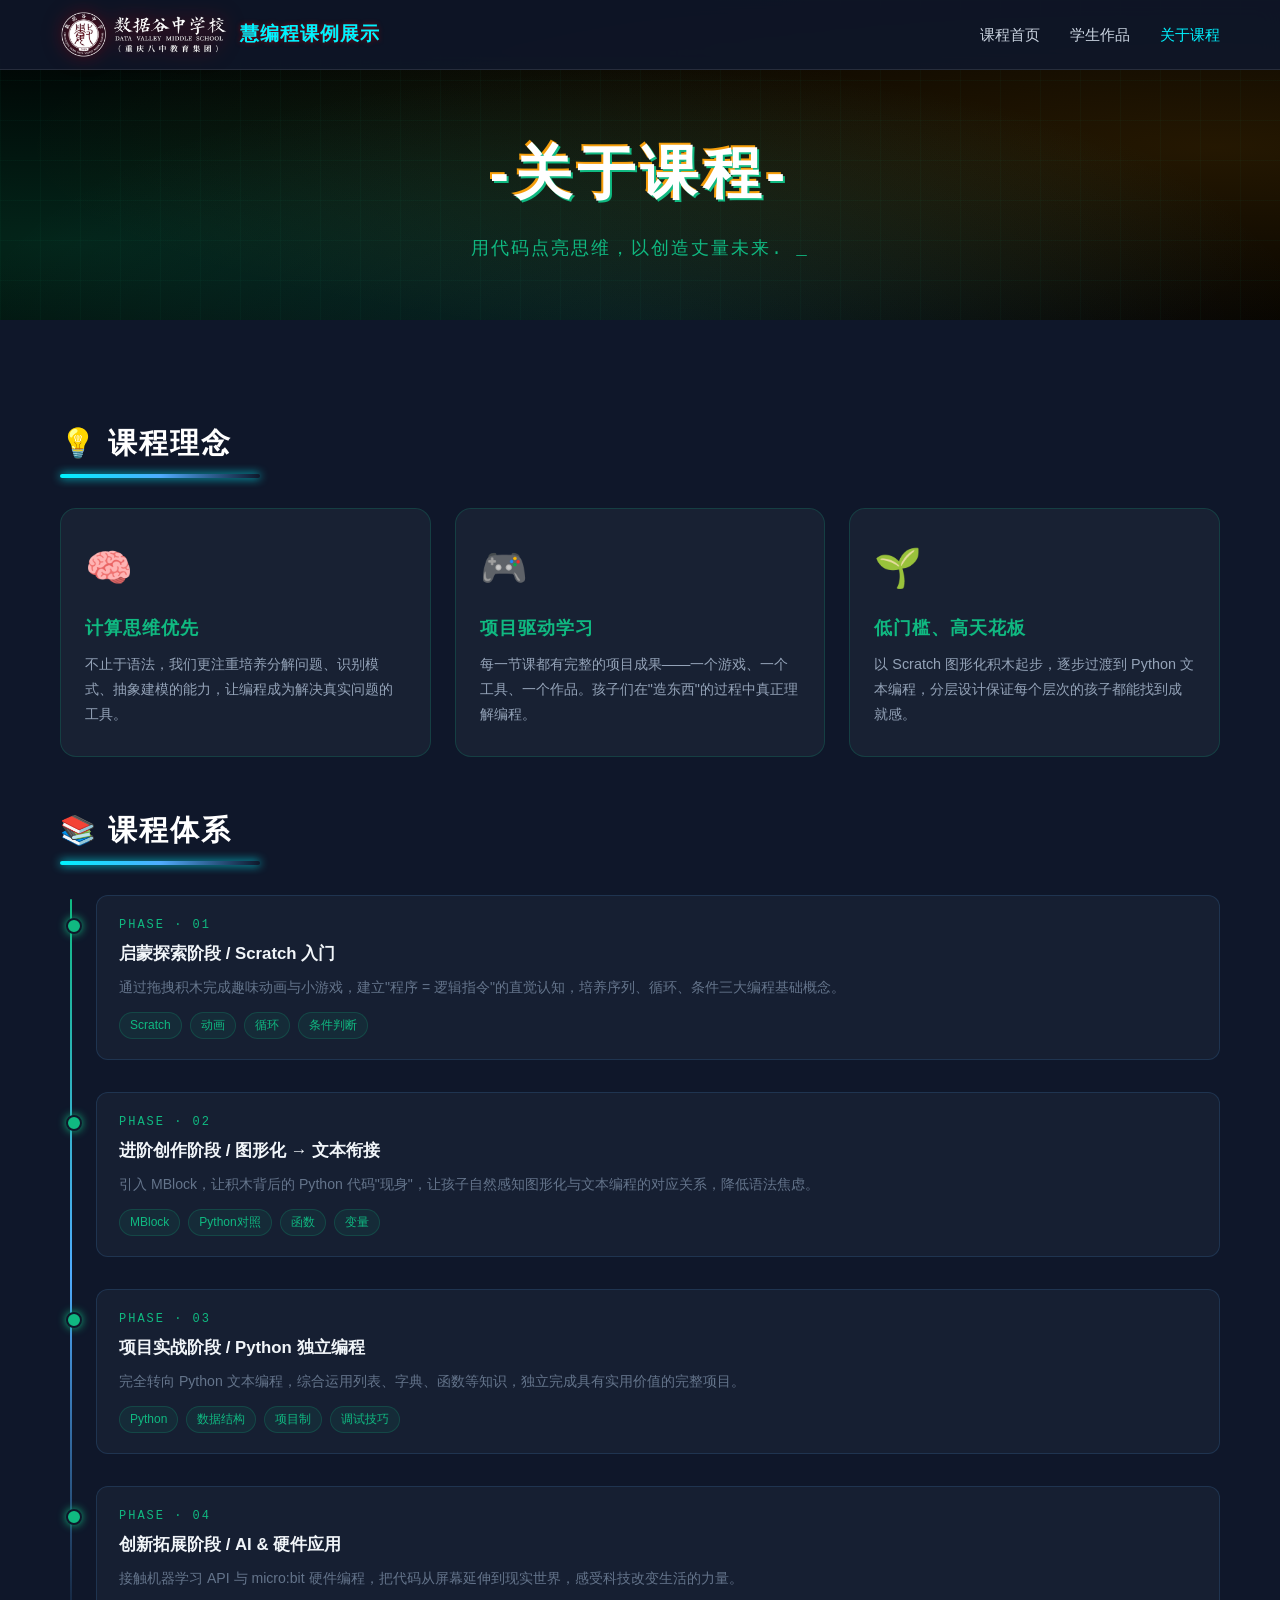
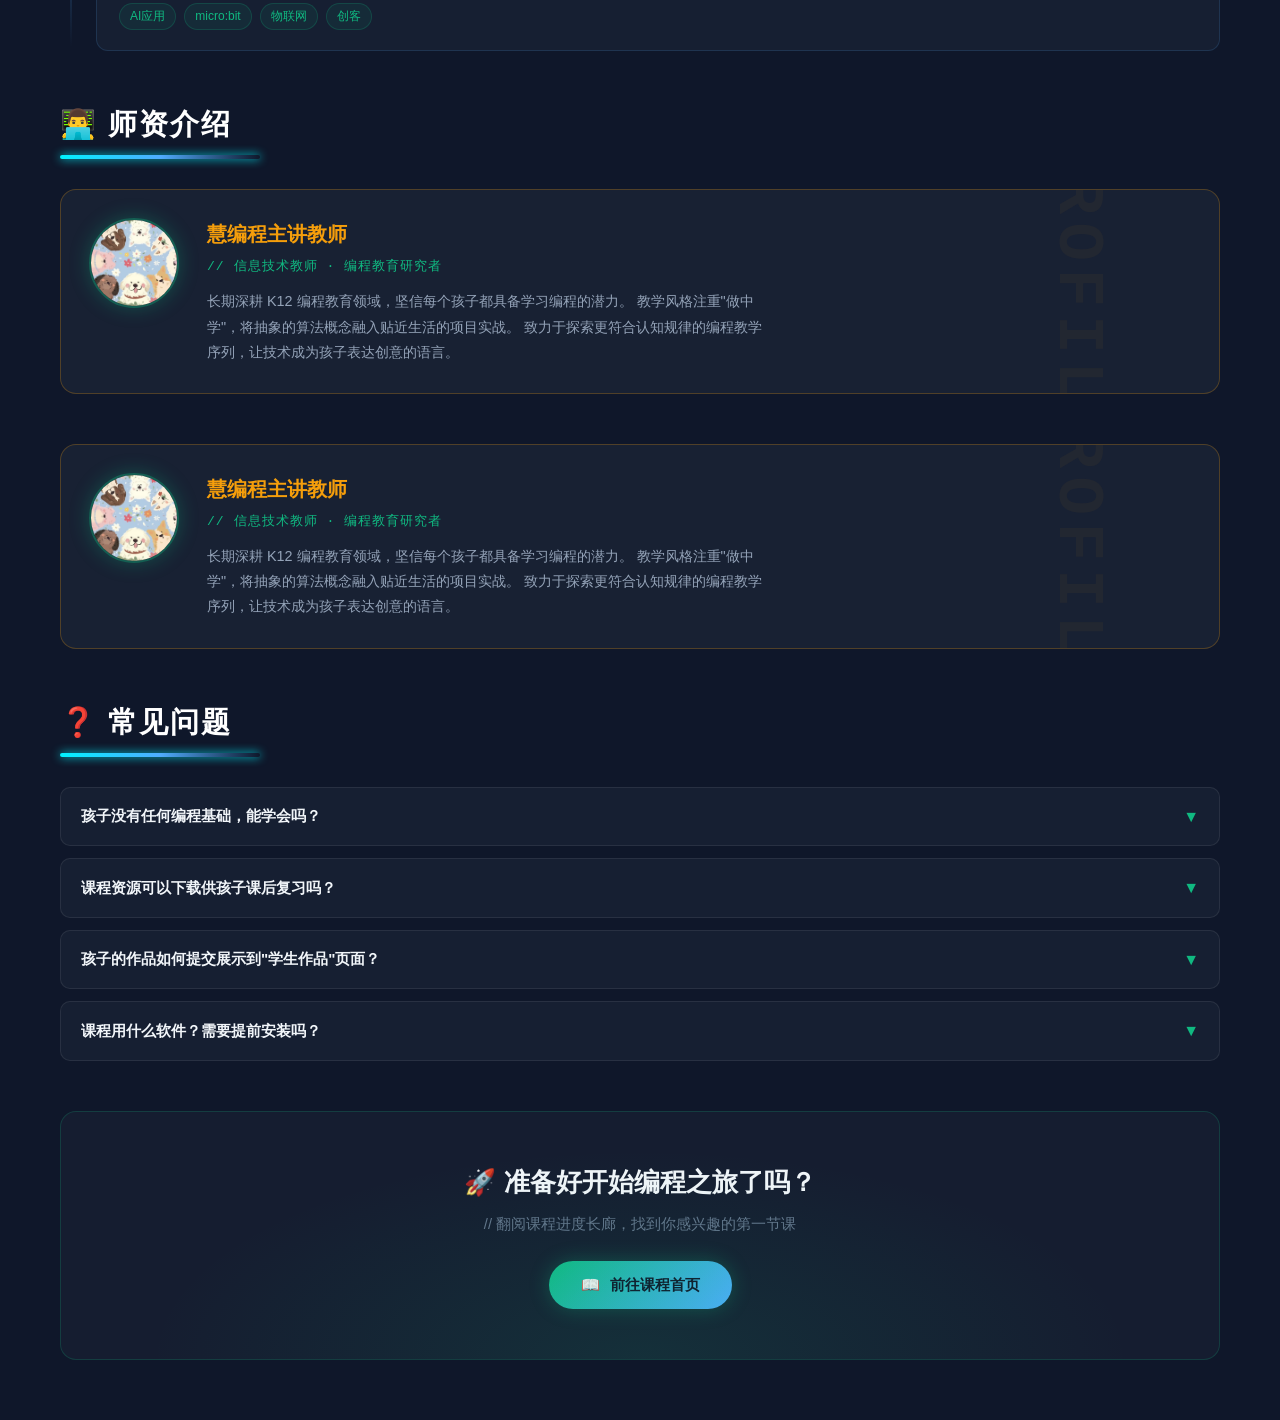
==== about.html @ 6f57c0ce "更新 none" ====
<!DOCTYPE html>
<html lang="zh-CN">
<head>
    <meta charset="UTF-8">
    <meta name="viewport" content="width=device-width, initial-scale=1.0">
    <title>慧编程 · 关于课程</title>
    <link rel="stylesheet" href="css/style.css">
    <style>
        /* 复用首页打字机光标动画 */
        .cursor { animation: blink 0.8s infinite; }
        @keyframes blink { 50% { opacity: 0; } }

        /* ===== 关于课程页专属样式 ===== */
        body {
            background-color: var(--bg-dark, #0f172a);
            color: var(--text-main, #ffffff);
        }

        /* --- Hero 区：极光绿金配色，区别于其他页 --- */
        .about-header {
            height: 320px;
            background: #000 url('https://www.transparenttextures.com/patterns/carbon-fibre.png');
            position: relative;
            display: flex;
            align-items: center;
            justify-content: center;
            padding-top: 70px;
            overflow: hidden;
        }

        .about-header::before {
            content: '';
            position: absolute;
            width: 150%; height: 150%;
            background: radial-gradient(ellipse at 20% 60%, rgba(16, 185, 129, 0.2) 0%, transparent 55%),
                        radial-gradient(ellipse at 80% 40%, rgba(245, 158, 11, 0.15) 0%, transparent 55%),
                        radial-gradient(ellipse at 50% 80%, rgba(79, 172, 254, 0.1) 0%, transparent 50%);
            animation: pulse 8s infinite alternate;
        }

        /* 网格纹理 */
        .about-header::after {
            content: '';
            position: absolute;
            inset: 0;
            background-image:
                linear-gradient(rgba(16,185,129,0.04) 1px, transparent 1px),
                linear-gradient(90deg, rgba(16,185,129,0.04) 1px, transparent 1px);
            background-size: 40px 40px;
        }

        .about-header .header-content {
            position: relative;
            z-index: 2;
            text-align: center;
        }

        .about-header .glitch {
            font-size: 3.6rem;
            font-weight: 900;
            color: white;
            text-shadow: 2px 2px #10b981, -2px -2px #f59e0b;
            letter-spacing: 5px;
        }

        .about-header .subtitle {
            font-size: 1.1rem;
            color: #10b981;
            margin-top: 15px;
            font-family: 'Courier New', monospace;
            letter-spacing: 2px;
        }

        /* ---- 理念卡片区：横向三联 ---- */
        .concept-grid {
            display: grid;
            grid-template-columns: repeat(auto-fill, minmax(280px, 1fr));
            gap: 24px;
            margin-bottom: 50px;
        }

        .concept-card {
            background: rgba(30, 41, 59, 0.6);
            border: 1px solid rgba(16, 185, 129, 0.2);
            border-radius: 16px;
            padding: 28px 24px;
            transition: all 0.35s cubic-bezier(0.175, 0.885, 0.32, 1.275);
            position: relative;
            overflow: hidden;
        }

        .concept-card::before {
            content: '';
            position: absolute;
            top: 0; left: 0;
            width: 100%; height: 3px;
            background: linear-gradient(to right, var(--primary-neon), var(--secondary-neon));
            opacity: 0;
            transition: opacity 0.3s;
        }

        .concept-card:hover {
            transform: translateY(-6px);
            border-color: rgba(16, 185, 129, 0.5);
            box-shadow: 0 12px 40px rgba(16, 185, 129, 0.15);
        }

        .concept-card:hover::before { opacity: 1; }

        .concept-icon {
            font-size: 2.4rem;
            margin-bottom: 14px;
            display: block;
        }

        .concept-card h3 {
            font-size: 1.15rem;
            color: #10b981;
            margin-bottom: 10px;
            letter-spacing: 1px;
        }

        .concept-card p {
            color: #94a3b8;
            font-size: 0.9rem;
            line-height: 1.75;
        }

        /* ---- 课程体系：时间轴 ---- */
        .timeline {
            position: relative;
            padding-left: 36px;
            margin-bottom: 50px;
        }

        /* 竖线 */
        .timeline::before {
            content: '';
            position: absolute;
            left: 10px;
            top: 4px; bottom: 4px;
            width: 2px;
            background: linear-gradient(to bottom, #10b981, #4facfe, transparent);
            border-radius: 2px;
        }

        .tl-item {
            position: relative;
            margin-bottom: 32px;
            padding: 20px 22px;
            background: rgba(30, 41, 59, 0.5);
            border: 1px solid rgba(79, 172, 254, 0.15);
            border-radius: 12px;
            transition: border-color 0.3s, box-shadow 0.3s;
        }

        .tl-item:hover {
            border-color: rgba(16, 185, 129, 0.4);
            box-shadow: 0 0 20px rgba(16, 185, 129, 0.08);
        }

        /* 圆点 */
        .tl-item::before {
            content: '';
            position: absolute;
            left: -31px;
            top: 22px;
            width: 12px; height: 12px;
            border-radius: 50%;
            background: #10b981;
            border: 2px solid var(--bg-dark, #0f172a);
            box-shadow: 0 0 8px #10b981;
        }

        .tl-phase {
            font-size: 0.75rem;
            color: #10b981;
            font-family: 'Courier New', monospace;
            letter-spacing: 2px;
            margin-bottom: 6px;
        }

        .tl-title {
            font-size: 1.05rem;
            font-weight: 700;
            color: #f1f5f9;
            margin-bottom: 8px;
        }

        .tl-desc {
            font-size: 0.88rem;
            color: #64748b;
            line-height: 1.7;
        }

        .tl-tags {
            display: flex;
            gap: 8px;
            flex-wrap: wrap;
            margin-top: 12px;
        }

        .tl-tags span {
            background: rgba(16, 185, 129, 0.08);
            color: #10b981;
            border: 1px solid rgba(16, 185, 129, 0.2);
            border-radius: 50px;
            padding: 3px 10px;
            font-size: 0.75rem;
        }

        /* ---- 师资介绍：科技感档案卡 ---- */
        .teacher-card {
            background: rgba(30, 41, 59, 0.6);
            border: 1px solid rgba(245, 158, 11, 0.25);
            border-radius: 16px;
            padding: 28px;
            display: flex;
            gap: 28px;
            align-items: flex-start;
            margin-bottom: 50px;
            position: relative;
            overflow: hidden;
        }

        .teacher-card::after {
            content: 'PROFILE';
            position: absolute;
            right: -20px;
            top: 50%;
            transform: translateY(-50%) rotate(90deg);
            font-size: 4rem;
            font-weight: 900;
            color: rgba(245,158,11,0.05);
            letter-spacing: 8px;
            font-family: 'Courier New', monospace;
            pointer-events: none;
        }

        .teacher-avatar {
            width: 90px;
            height: 90px;
            border-radius: 50%;
            flex-shrink: 0;
            overflow: hidden;
            border: 2px solid rgba(16, 185, 129, 0.4);
            box-shadow: 0 0 20px rgba(16,185,129,0.3);
        }

        .teacher-avatar img {
            width: 100%;
            height: 100%;
            object-fit: cover;
            display: block;
        }

        .teacher-info h3 {
            font-size: 1.25rem;
            color: #f59e0b;
            margin-bottom: 6px;
        }

        .teacher-info .teacher-title {
            font-size: 0.82rem;
            color: #10b981;
            font-family: 'Courier New', monospace;
            letter-spacing: 1px;
            margin-bottom: 12px;
        }

        .teacher-info p {
            color: #94a3b8;
            font-size: 0.9rem;
            line-height: 1.75;
            max-width: 560px;
        }

        /* ---- FAQ ---- */
        .faq-list {
            display: flex;
            flex-direction: column;
            gap: 12px;
            margin-bottom: 50px;
        }

        .faq-item {
            background: rgba(30, 41, 59, 0.5);
            border: 1px solid rgba(255,255,255,0.08);
            border-radius: 10px;
            overflow: hidden;
        }

        .faq-q {
            padding: 16px 20px;
            display: flex;
            justify-content: space-between;
            align-items: center;
            cursor: pointer;
            color: #f1f5f9;
            font-size: 0.95rem;
            font-weight: 600;
            transition: background 0.2s;
            user-select: none;
        }

        .faq-q:hover { background: rgba(16, 185, 129, 0.08); }

        .faq-q .faq-arrow {
            color: #10b981;
            transition: transform 0.3s;
            font-size: 1rem;
        }

        .faq-item.open .faq-arrow { transform: rotate(180deg); }

        .faq-a {
            max-height: 0;
            overflow: hidden;
            transition: max-height 0.4s ease, padding 0.3s;
            color: #94a3b8;
            font-size: 0.88rem;
            line-height: 1.8;
            padding: 0 20px;
        }

        .faq-item.open .faq-a {
            max-height: 300px;
            padding: 0 20px 18px;
        }

        /* ---- 联系 / 底部 CTA ---- */
        .cta-box {
            text-align: center;
            padding: 50px 30px;
            background: rgba(30, 41, 59, 0.4);
            border: 1px solid rgba(16, 185, 129, 0.2);
            border-radius: 16px;
            margin-bottom: 20px;
            position: relative;
            overflow: hidden;
        }

        .cta-box::before {
            content: '';
            position: absolute;
            inset: 0;
            background: radial-gradient(ellipse at 50% 100%, rgba(16,185,129,0.12) 0%, transparent 60%);
            pointer-events: none;
        }

        .cta-box h2 {
            font-size: 1.6rem;
            margin-bottom: 10px;
            color: #f1f5f9;
        }

        .cta-box p {
            color: #64748b;
            font-size: 0.92rem;
            margin-bottom: 24px;
        }

        .cta-btn {
            display: inline-flex;
            align-items: center;
            gap: 10px;
            padding: 12px 32px;
            background: linear-gradient(135deg, #10b981, #4facfe);
            color: #0f172a;
            font-weight: 700;
            font-size: 0.95rem;
            border-radius: 50px;
            text-decoration: none;
            transition: all 0.3s;
            box-shadow: 0 0 20px rgba(16,185,129,0.3);
        }

        .cta-btn:hover {
            transform: translateY(-2px);
            box-shadow: 0 0 35px rgba(16,185,129,0.5);
        }

        /* section-title 与 container 复用 style.css */
    </style>
</head>
<body>

    <!-- 导航栏（与首页完全一致） -->
    <nav class="navbar">
        <div class="nav-container">
            <div class="logo-area">
                <a href="index.html" class="logo-link">
                    <img src="assets/images/logo.png" alt="Logo" class="main-logo">
                    <span class="logo-text">慧编程课例展示</span>
                </a>
            </div>
            <ul class="nav-links">
                <li><a href="index.html">课程首页</a></li>
                <li><a href="works.html">学生作品</a></li>
                <li><a href="about.html" class="active">关于课程</a></li>
            </ul>
        </div>
    </nav>

    <!-- Hero 区 -->
    <header class="about-header">
        <div class="header-content">
            <h1 class="glitch">-关于课程-</h1>
            <p class="subtitle">
                <span id="typing-text"></span>
                <span class="cursor">_</span>
            </p>
        </div>
    </header>

    <main class="container">

        <!-- ① 课程理念 -->
        <div class="section-title">
            <h2>💡 课程理念</h2>
            <div class="line"></div>
        </div>

        <div class="concept-grid">
            <div class="concept-card">
                <span class="concept-icon">🧠</span>
                <h3>计算思维优先</h3>
                <p>不止于语法，我们更注重培养分解问题、识别模式、抽象建模的能力，让编程成为解决真实问题的工具。</p>
            </div>
            <div class="concept-card">
                <span class="concept-icon">🎮</span>
                <h3>项目驱动学习</h3>
                <p>每一节课都有完整的项目成果——一个游戏、一个工具、一个作品。孩子们在"造东西"的过程中真正理解编程。</p>
            </div>
            <div class="concept-card">
                <span class="concept-icon">🌱</span>
                <h3>低门槛、高天花板</h3>
                <p>以 Scratch 图形化积木起步，逐步过渡到 Python 文本编程，分层设计保证每个层次的孩子都能找到成就感。</p>
            </div>
        </div>

        <!-- ② 课程体系 -->
        <div class="section-title">
            <h2>📚 课程体系</h2>
            <div class="line"></div>
        </div>

        <div class="timeline">
            <div class="tl-item">
                <div class="tl-phase">PHASE · 01</div>
                <div class="tl-title">启蒙探索阶段 / Scratch 入门</div>
                <div class="tl-desc">通过拖拽积木完成趣味动画与小游戏，建立"程序 = 逻辑指令"的直觉认知，培养序列、循环、条件三大编程基础概念。</div>
                <div class="tl-tags"><span>Scratch</span><span>动画</span><span>循环</span><span>条件判断</span></div>
            </div>

            <div class="tl-item">
                <div class="tl-phase">PHASE · 02</div>
                <div class="tl-title">进阶创作阶段 / 图形化 → 文本衔接</div>
                <div class="tl-desc">引入 MBlock，让积木背后的 Python 代码"现身"，让孩子自然感知图形化与文本编程的对应关系，降低语法焦虑。</div>
                <div class="tl-tags"><span>MBlock</span><span>Python对照</span><span>函数</span><span>变量</span></div>
            </div>

            <div class="tl-item">
                <div class="tl-phase">PHASE · 03</div>
                <div class="tl-title">项目实战阶段 / Python 独立编程</div>
                <div class="tl-desc">完全转向 Python 文本编程，综合运用列表、字典、函数等知识，独立完成具有实用价值的完整项目。</div>
                <div class="tl-tags"><span>Python</span><span>数据结构</span><span>项目制</span><span>调试技巧</span></div>
            </div>

            <div class="tl-item">
                <div class="tl-phase">PHASE · 04</div>
                <div class="tl-title">创新拓展阶段 / AI & 硬件应用</div>
                <div class="tl-desc">接触机器学习 API 与 micro:bit 硬件编程，把代码从屏幕延伸到现实世界，感受科技改变生活的力量。</div>
                <div class="tl-tags"><span>AI应用</span><span>micro:bit</span><span>物联网</span><span>创客</span></div>
            </div>
        </div>

        <!-- ③ 师资介绍 -->
        <div class="section-title">
            <h2>👨‍💻 师资介绍</h2>
            <div class="line"></div>
        </div>

        <div class="teacher-card">
            <div class="teacher-avatar">
                <img src="assets/images/teacher.png" alt="教师照片">
            </div>
            <div class="teacher-info">
                <h3>慧编程主讲教师</h3>
                <div class="teacher-title">// 信息技术教师 · 编程教育研究者</div>
                <p>
                    长期深耕 K12 编程教育领域，坚信每个孩子都具备学习编程的潜力。
                    教学风格注重"做中学"，将抽象的算法概念融入贴近生活的项目实战。
                    致力于探索更符合认知规律的编程教学序列，让技术成为孩子表达创意的语言。
                </p>
            </div>
        </div>

        <div class="teacher-card">
            <div class="teacher-avatar">
                <img src="assets/images/teacher.png" alt="教师照片">
            </div>
            <div class="teacher-info">
                <h3>慧编程主讲教师</h3>
                <div class="teacher-title">// 信息技术教师 · 编程教育研究者</div>
                <p>
                    长期深耕 K12 编程教育领域，坚信每个孩子都具备学习编程的潜力。
                    教学风格注重"做中学"，将抽象的算法概念融入贴近生活的项目实战。
                    致力于探索更符合认知规律的编程教学序列，让技术成为孩子表达创意的语言。
                </p>
            </div>
        </div>

        <!-- ④ 常见问题 -->
        <div class="section-title">
            <h2>❓ 常见问题</h2>
            <div class="line"></div>
        </div>

        <div class="faq-list">
            <div class="faq-item">
                <div class="faq-q">
                    <span>孩子没有任何编程基础，能学会吗？</span>
                    <span class="faq-arrow">▼</span>
                </div>
                <div class="faq-a">
                    完全没问题！课程从最基础的 Scratch 图形化积木起步，不需要任何先验知识。
                    只要孩子对"创造"和"游戏"感兴趣，就能在这里找到属于自己的节奏。
                </div>
            </div>

            <div class="faq-item">
                <div class="faq-q">
                    <span>课程资源可以下载供孩子课后复习吗？</span>
                    <span class="faq-arrow">▼</span>
                </div>
                <div class="faq-a">
                    可以！每节课的源程序、课件和素材包都可以在"课程首页"对应的课程详情页中下载。
                    部分课程资源还在持续整理中，会陆续更新。
                </div>
            </div>

            <div class="faq-item">
                <div class="faq-q">
                    <span>孩子的作品如何提交展示到"学生作品"页面？</span>
                    <span class="faq-arrow">▼</span>
                </div>
                <div class="faq-a">
                    将作品截图/演示视频发送给老师，老师会在审核后添加到作品展示页。
                    优秀作品还有机会参与校内、市级比赛推荐！
                </div>
            </div>

            <div class="faq-item">
                <div class="faq-q">
                    <span>课程用什么软件？需要提前安装吗？</span>
                    <span class="faq-arrow">▼</span>
                </div>
                <div class="faq-a">
                    主要使用 MBlock 5（含 Scratch 3 模式和 Python 模式），官网免费下载，
                    也支持网页版在线使用，无需安装。部分课次会使用 Python IDLE 或 Thonny。
                    老师会在课前提前告知并指导安装。
                </div>
            </div>
        </div>

        <!-- ⑤ CTA -->
        <div class="cta-box">
            <h2>🚀 准备好开始编程之旅了吗？</h2>
            <p>// 翻阅课程进度长廊，找到你感兴趣的第一节课</p>
            <a href="index.html" class="cta-btn">
                <span>📖</span> 前往课程首页
            </a>
        </div>

    </main>

    <script>
    // 打字机特效（与首页逻辑完全一致）
    function typeEffect(element, text, speed = 100) {
        let i = 0;
        const timer = setInterval(() => {
            if (i < text.length) {
                element.textContent += text.charAt(i);
                i++;
            } else {
                clearInterval(timer);
                setTimeout(() => {
                    const deleteTimer = setInterval(() => {
                        if (element.textContent.length > 0) {
                            element.textContent = element.textContent.slice(0, -1);
                        } else {
                            clearInterval(deleteTimer);
                            typeEffect(element, text, speed);
                        }
                    }, speed / 2);
                }, 1000);
            }
        }, speed);
    }

    // FAQ 折叠交互
    document.querySelectorAll('.faq-item').forEach(item => {
        item.querySelector('.faq-q').addEventListener('click', () => {
            const isOpen = item.classList.contains('open');
            document.querySelectorAll('.faq-item').forEach(i => i.classList.remove('open'));
            if (!isOpen) item.classList.add('open');
        });
    });

    // 页面初始化：打字机
    document.addEventListener('DOMContentLoaded', () => {
        const subtitle = document.getElementById('typing-text');
        if (subtitle) typeEffect(subtitle, "用代码点亮思维，以创造丈量未来...");
    });
    </script>
</body>
</html>
---- css/style.css ----
:root {
    --primary-neon: #00f2fe; /* 霓虹青 */
    --secondary-neon: #4facfe; /* 科技蓝 */
    --bg-dark: #0f172a; /* 深蓝底色 */
    --card-bg: rgba(30, 41, 59, 0.7); /* 半透明卡片 */
    --text-main: #ffffff;
    --accent-red: rgb(143, 0, 11);
}

/* 全局重置 */
* { box-sizing: border-box; margin: 0; padding: 0; }
body { font-family: 'Segoe UI', sans-serif; background-color: #f0f4f8; color: #333; line-height: 1.6; }
a { text-decoration: none; color: inherit; }

/* 导航栏样式 - 毛玻璃效果 */
.navbar {
    position: fixed;
    top: 0; width: 100%; height: 70px;
    background: rgba(15, 23, 42, 0.8);
    backdrop-filter: blur(10px); /* 模糊背景 */
    border-bottom: 1px solid rgba(255, 255, 255, 0.1);
    z-index: 1000;
}

.nav-container {
    max-width: 1200px; margin: 0 auto; padding: 0 20px;
    display: flex; justify-content: space-between; align-items: center;
    height: 100%;
}
.logo-link {
    display: flex;
    align-items: center;
    gap: 12px;
    text-decoration: none;
    transition: opacity 0.3s;
}

.logo-link:hover {
    opacity: 0.8; /* 鼠标悬停时轻微透明，增加点击反馈 */
}
.logo-area { display: flex; align-items: center; gap: 12px; }
.main-logo { height: 45px;
    width: auto;
    filter: drop-shadow(0 0 10px rgb(143, 0, 11)); }
.logo-text { font-weight: bold;
    font-size: 1.2rem;
    letter-spacing: 1px;
    color: #ffffff;
    text-shadow: 0 0 5px rgb(143, 0, 11); }

.nav-links { display: flex; list-style: none; gap: 30px; }
.nav-links a { 
    color: #cbd5e1; font-size: 0.95rem; transition: 0.3s; 
    position: relative; padding: 5px 0;
}
.nav-links a:hover, .nav-links a.active { color: var(--primary-neon); }
/* 科技感 Hero 区域 */
.tech-header {
    height: 320px;
    background: #000 url('https://www.transparenttextures.com/patterns/carbon-fibre.png');
    position: relative;
    display: flex; 
    align-items: center; 
    justify-content: center;
    padding-top: 60px;
    overflow: hidden;
}
/* 动态背景光晕 */
.tech-header::before {
    content: ''; position: absolute;
    width: 150%; height: 150%;
    background: radial-gradient(circle at center, rgba(79, 172, 254, 0.2) 0%, transparent 70%);
    animation: pulse 8s infinite alternate;
}

@keyframes pulse {
    0% { transform: scale(1); opacity: 0.5; }
    100% { transform: scale(1.2); opacity: 0.8; }
}

.header-content { position: relative; z-index: 2; text-align: center; }

/* 故障艺术风格标题 (Glitch Effect) */
.glitch {
    font-size: 4rem; font-weight: 900; color: white;
    text-shadow: 2px 2px var(--primary-neon), -2px -2px #ff0080;
    letter-spacing: 5px;
}

.subtitle { font-size: 1.2rem; color: var(--secondary-neon); margin-top: 15px; font-family: 'Courier New', monospace; }
.cursor { animation: blink 0.8s infinite; }
@keyframes blink { 50% { opacity: 0; } }
/* 容器与栅格 */
.container { max-width: 1100px; margin: 0 auto; padding: 40px 20px; }
.grid { display: grid; grid-template-columns: repeat(auto-fill, minmax(300px, 1fr)); gap: 30px; }

/* 卡片样式 */
.card { background: #ffffff;
    border-radius: 20px;
    height: 420px;
    display: flex;
    flex-direction: column;
    overflow: hidden;
    cursor: pointer;
    transition: all 0.4s cubic-bezier(0.175, 0.885, 0.32, 1.275);
    border: none;
    box-shadow: 0 10px 30px rgba(0, 0, 0, 0.3);}
.card:hover {
    transform: translateY(-10px) scale(1.02);
    box-shadow: 0 15px 40px rgba(0, 242, 254, 0.2); 
}
.card-img {
    height: 180px;
    width: 100%;
    background-size: cover;
    background-position: center;
    border-bottom: 1px solid rgba(0,0,0,0.05);
    flex-shrink: 0;
}
/* 卡片内容区：文字改为深色以适应白底 */
.card-body {
    padding: 20px;
    flex-grow: 1;
    display: flex;
    flex-direction: column;
}
/* 描述文字：锁定 3 行 */
.card-desc {
    font-size: 0.9rem;
    color: #64748b;
    line-height: 1.6;
    margin-bottom: 15px;
    display: -webkit-box;
    -webkit-box-orient: vertical;
    overflow: hidden;
    height: 4.8em;
}
.card-body h3 {
    margin: 0 0 10px 0;
    color: #1e293b;
    font-size: 1.2rem;
    white-space: nowrap;
    overflow: hidden;
    text-overflow: ellipsis;
}
/* 标签样式 */
.tags {
    display: flex;
    gap: 8px;
    margin-bottom: auto;
    overflow: hidden;
}
.tags span {
    background: #f1f5f9;
    color: #475569;
    padding: 4px 10px;
    border-radius: 50px;
    font-size: 0.75rem;
    border: 1px solid rgba(0,0,0,0.05);
}
/* 难度等级（星星）区 */
.stars {
    margin-top: 10px;
    padding-top: 10px;
    border-top: 1px dashed #e2e8f0;
    font-size: 0.8rem;
    color: #f59e0b;
}
/* 装饰性标题线 */
.section-title {
    margin-bottom: 30px;
}
.section-title h2 { font-size: 1.8rem;
    margin-bottom: 8px;
    letter-spacing: 2px;}
.line { height: 4px;
    width: 200px; 
    background: linear-gradient(to right, var(--primary-neon), var(--secondary-neon), transparent);
    border-radius: 2px;
    box-shadow: 0 0 10px var(--primary-neon); }

/* ======================================
   首页筛选栏（青色系，与首页风格一致）
   ====================================== */
.filter-bar {
    display: flex;
    align-items: center;
    gap: 12px;
    flex-wrap: wrap;
    margin-bottom: 30px;
    padding: 16px 20px;
    background: rgba(30, 41, 59, 0.5);
    border: 1px solid rgba(0, 242, 254, 0.15);
    border-radius: 12px;
    backdrop-filter: blur(8px);
}

.filter-label {
    font-size: 0.85rem;
    color: #94a3b8;
    letter-spacing: 1px;
    white-space: nowrap;
}

.filter-btn {
    padding: 6px 16px;
    border-radius: 50px;
    border: 1px solid rgba(255, 255, 255, 0.15);
    background: transparent;
    color: #cbd5e1;
    font-size: 0.82rem;
    cursor: pointer;
    transition: all 0.25s;
    font-family: 'Segoe UI', sans-serif;
}

/* 首页：激活/悬停用青色系 */
.filter-btn:hover,
.filter-btn.active {
    background: rgba(0, 242, 254, 0.12);
    border-color: var(--primary-neon);
    color: var(--primary-neon);
    box-shadow: 0 0 10px rgba(0, 242, 254, 0.25);
}

/* works.html 中的筛选栏覆盖为紫色系（在 works.html 内部 <style> 中处理） */


/* 详情页样式 */
body {
    font-family: 'Segoe UI', sans-serif;
    background-color: var(--bg-dark);
    color: var(--text-main);
    margin: 0;
    line-height: 1.6;
}

/* 导航栏 */
.navbar {
    position: fixed;
    top: 0; width: 100%; height: 70px;
    background: rgba(15, 23, 42, 0.9);
    backdrop-filter: blur(10px);
    border-bottom: 1px solid rgba(255, 255, 255, 0.1);
    z-index: 1000;
}

.nav-container {
    max-width: 1200px; margin: 0 auto; padding: 0 20px;
    display: flex; justify-content: space-between; align-items: center;
    height: 100%;
}

.back-link {
    color: white; text-decoration: none; display: flex; align-items: center; gap: 8px;
    transition: all 0.3s;
}

.back-link:hover {
    text-shadow: 0 0 10px var(--primary-neon);
    transform: translateX(-5px);
}

.logo-text { font-weight: bold; color: var(--primary-neon); text-shadow: 0 0 5px var(--accent-red); }

/* 容器布局 */
.container { max-width: 1200px; margin: 0 auto; padding: 100px 20px 40px; }

.console-grid {
    display: grid;
    grid-template-columns: 6.5fr 3.5fr; 
    gap: 30px;
}

.left-col, .right-col {
    min-width: 0; 
}

/* 通用面板 */
.tech-panel {
    background: rgba(30, 41, 59, 0.6);
    border: 1px solid rgba(79, 172, 254, 0.3);
    border-radius: 12px; padding: 20px; margin-bottom: 25px;
}

.panel-header, .tech-panel h2 {
    color: var(--secondary-neon); font-size: 1.1rem; margin-bottom: 15px;
    border-left: 3px solid var(--primary-neon); padding-left: 10px;
}

/* 视频与图片展示区 */
.video-wrapper, .main-image-view {
    width: 100%; aspect-ratio: 16 / 9;
    background: #000; border-radius: 8px; overflow: hidden;
    display: flex; align-items: center; justify-content: center;
}

video, .main-image-view img { width: 100%; height: 100%; object-fit: contain; }

/* 缩略图列表 */
.thumbnail-list {
    display: flex;
    gap: 12px;
    overflow-x: auto;
    padding: 15px 0 5px;
    white-space: nowrap; 
}

.thumb-item {
    flex: 0 0 100px; 
    height: 60px;
    border-radius: 6px; cursor: pointer;
    border: 2px solid transparent; opacity: 0.5;
    transition: all 0.3s; object-fit: cover;
}

.thumb-item.active { border-color: var(--primary-neon); opacity: 1; box-shadow: 0 0 10px var(--primary-neon); }

/* 下载按钮基础样式 */
.download-grid { display: flex; flex-direction: column; gap: 15px; }
.tech-btn {
    display: flex;
    align-items: center;
    gap: 15px;
    padding: 15px;
    background: rgba(255, 255, 255, 0.03);
    border: 1px solid rgba(255, 255, 255, 0.1);
    border-radius: 8px;
    color: white;
    text-decoration: none;
    transition: all 0.3s cubic-bezier(0.4, 0, 0.2, 1);
    position: relative;
    overflow: hidden;
}

/* 源代码 - 青色光 */
.code-btn:not(.disabled):hover {
    background: rgba(0, 242, 254, 0.1);
    border-color: #00f2fe;
    box-shadow: 0 0 15px rgba(0, 242, 254, 0.3);
    transform: translateX(8px);
}
.code-btn:not(.disabled):hover h3 { color: #00f2fe; }

/* 课件 - 橙金光 */
.ppt-btn:not(.disabled):hover {
    background: rgba(245, 158, 11, 0.1);
    border-color: #f59e0b;
    box-shadow: 0 0 15px rgba(245, 158, 11, 0.3);
    transform: translateX(8px);
}
.ppt-btn:not(.disabled):hover h3 { color: #f59e0b; }

/* 素材包 - 翠绿光 */
.asset-btn:not(.disabled):hover {
    background: rgba(16, 185, 129, 0.1);
    border-color: #10b981;
    box-shadow: 0 0 15px rgba(16, 185, 129, 0.3);
    transform: translateX(8px);
}
.asset-btn:not(.disabled):hover h3 { color: #10b981; }

/* 禁用状态 */
.tech-btn.disabled {
    opacity: 0.25;
    filter: grayscale(1);
    cursor: not-allowed;
    pointer-events: all !important;
}

.tech-btn.disabled:hover {
    background: rgba(255, 0, 0, 0.05);
    border-color: rgba(255, 255, 255, 0.1);
    transform: none;
}

.tech-btn.disabled p {
    color: #ef4444;
}

/* 滚动条美化 */
::-webkit-scrollbar { height: 6px; width: 6px; }
::-webkit-scrollbar-thumb { background: var(--secondary-neon); border-radius: 10px; }
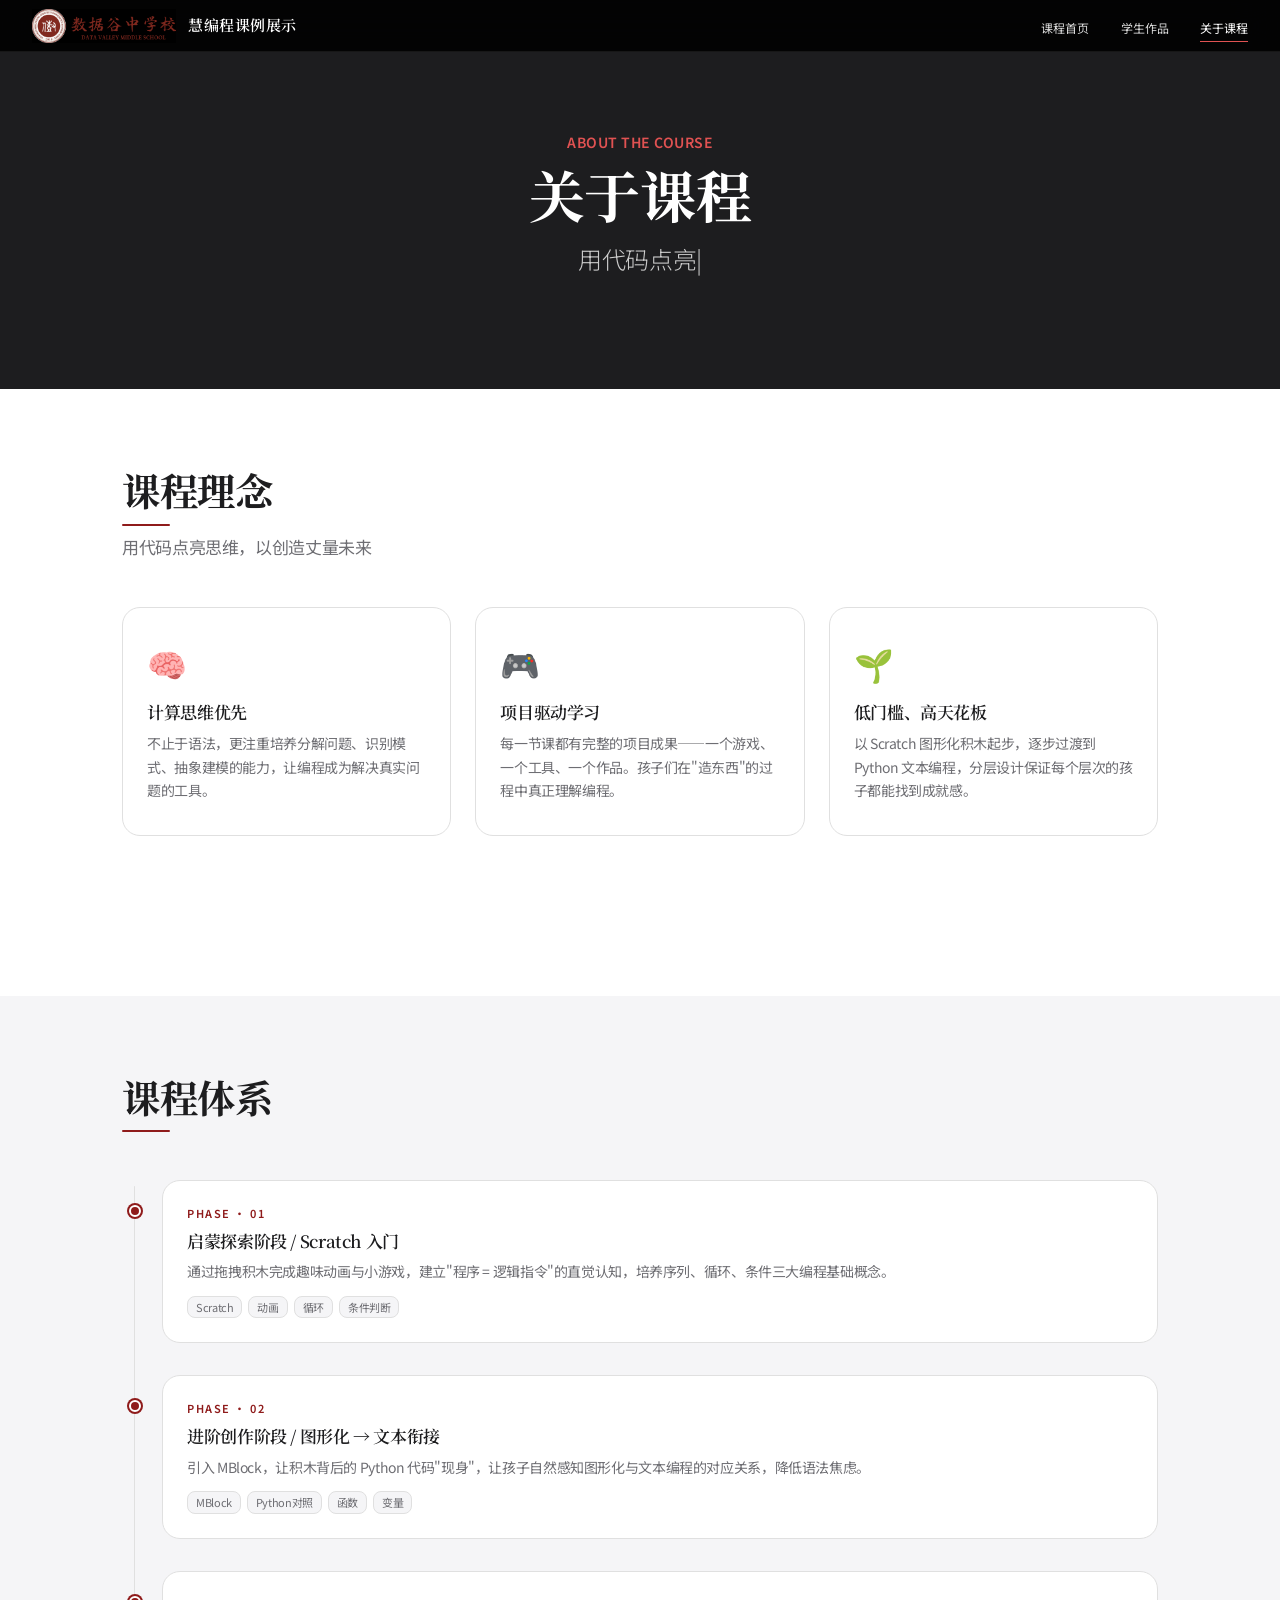
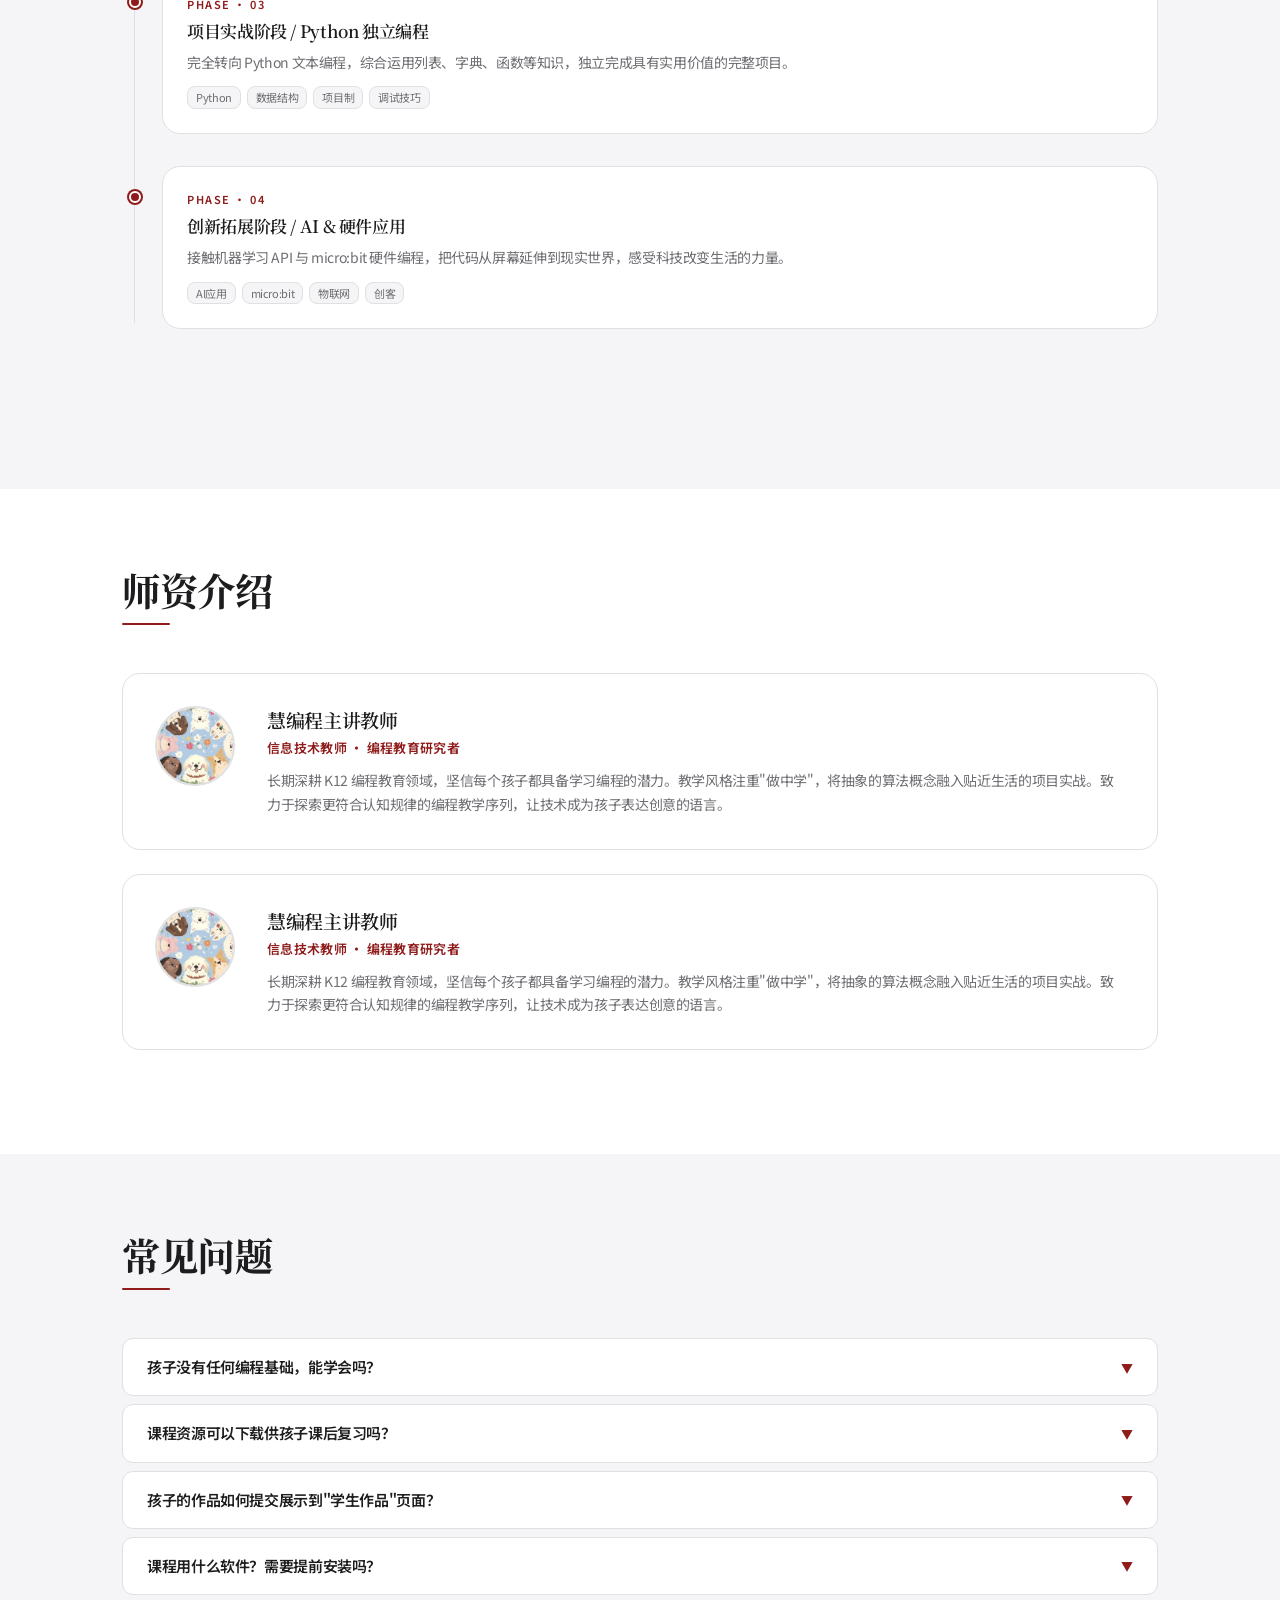
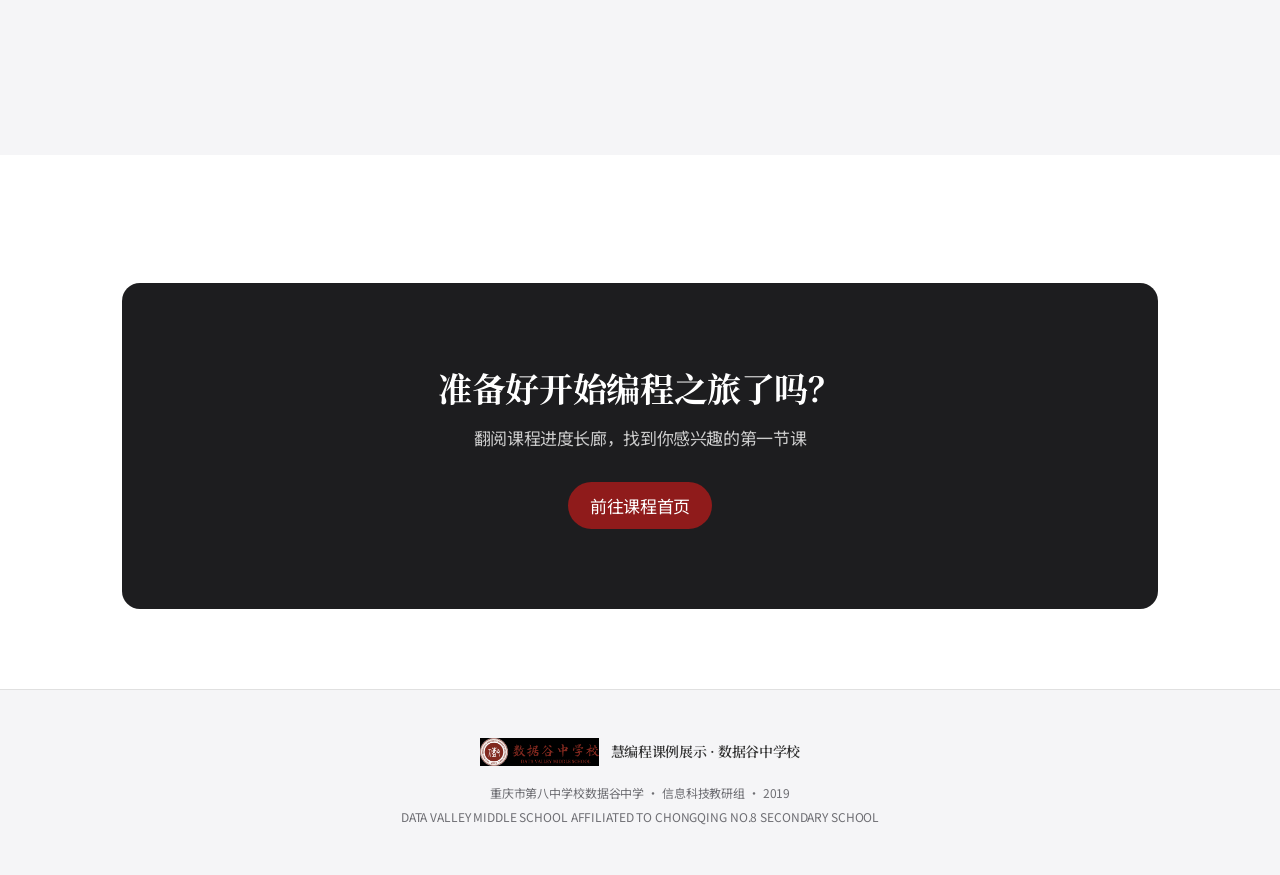
==== commit a061ed81: "Redesign About page and overhaul styles Rework about.html into a cleaner, componentized layout and r" ====
--- a/about.html
+++ b/about.html
@@ -1,618 +1,212 @@
 <!DOCTYPE html>
 <html lang="zh-CN">
 <head>
-    <meta charset="UTF-8">
-    <meta name="viewport" content="width=device-width, initial-scale=1.0">
-    <title>慧编程 · 关于课程</title>
-    <link rel="stylesheet" href="css/style.css">
-    <style>
-        /* 复用首页打字机光标动画 */
-        .cursor { animation: blink 0.8s infinite; }
-        @keyframes blink { 50% { opacity: 0; } }
-
-        /* ===== 关于课程页专属样式 ===== */
-        body {
-            background-color: var(--bg-dark, #0f172a);
-            color: var(--text-main, #ffffff);
-        }
-
-        /* --- Hero 区：极光绿金配色，区别于其他页 --- */
-        .about-header {
-            height: 320px;
-            background: #000 url('https://www.transparenttextures.com/patterns/carbon-fibre.png');
-            position: relative;
-            display: flex;
-            align-items: center;
-            justify-content: center;
-            padding-top: 70px;
-            overflow: hidden;
-        }
-
-        .about-header::before {
-            content: '';
-            position: absolute;
-            width: 150%; height: 150%;
-            background: radial-gradient(ellipse at 20% 60%, rgba(16, 185, 129, 0.2) 0%, transparent 55%),
-                        radial-gradient(ellipse at 80% 40%, rgba(245, 158, 11, 0.15) 0%, transparent 55%),
-                        radial-gradient(ellipse at 50% 80%, rgba(79, 172, 254, 0.1) 0%, transparent 50%);
-            animation: pulse 8s infinite alternate;
-        }
-
-        /* 网格纹理 */
-        .about-header::after {
-            content: '';
-            position: absolute;
-            inset: 0;
-            background-image:
-                linear-gradient(rgba(16,185,129,0.04) 1px, transparent 1px),
-                linear-gradient(90deg, rgba(16,185,129,0.04) 1px, transparent 1px);
-            background-size: 40px 40px;
-        }
-
-        .about-header .header-content {
-            position: relative;
-            z-index: 2;
-            text-align: center;
-        }
-
-        .about-header .glitch {
-            font-size: 3.6rem;
-            font-weight: 900;
-            color: white;
-            text-shadow: 2px 2px #10b981, -2px -2px #f59e0b;
-            letter-spacing: 5px;
-        }
-
-        .about-header .subtitle {
-            font-size: 1.1rem;
-            color: #10b981;
-            margin-top: 15px;
-            font-family: 'Courier New', monospace;
-            letter-spacing: 2px;
-        }
-
-        /* ---- 理念卡片区：横向三联 ---- */
-        .concept-grid {
-            display: grid;
-            grid-template-columns: repeat(auto-fill, minmax(280px, 1fr));
-            gap: 24px;
-            margin-bottom: 50px;
-        }
-
-        .concept-card {
-            background: rgba(30, 41, 59, 0.6);
-            border: 1px solid rgba(16, 185, 129, 0.2);
-            border-radius: 16px;
-            padding: 28px 24px;
-            transition: all 0.35s cubic-bezier(0.175, 0.885, 0.32, 1.275);
-            position: relative;
-            overflow: hidden;
-        }
-
-        .concept-card::before {
-            content: '';
-            position: absolute;
-            top: 0; left: 0;
-            width: 100%; height: 3px;
-            background: linear-gradient(to right, var(--primary-neon), var(--secondary-neon));
-            opacity: 0;
-            transition: opacity 0.3s;
-        }
-
-        .concept-card:hover {
-            transform: translateY(-6px);
-            border-color: rgba(16, 185, 129, 0.5);
-            box-shadow: 0 12px 40px rgba(16, 185, 129, 0.15);
-        }
-
-        .concept-card:hover::before { opacity: 1; }
-
-        .concept-icon {
-            font-size: 2.4rem;
-            margin-bottom: 14px;
-            display: block;
-        }
-
-        .concept-card h3 {
-            font-size: 1.15rem;
-            color: #10b981;
-            margin-bottom: 10px;
-            letter-spacing: 1px;
-        }
-
-        .concept-card p {
-            color: #94a3b8;
-            font-size: 0.9rem;
-            line-height: 1.75;
-        }
-
-        /* ---- 课程体系：时间轴 ---- */
-        .timeline {
-            position: relative;
-            padding-left: 36px;
-            margin-bottom: 50px;
-        }
-
-        /* 竖线 */
-        .timeline::before {
-            content: '';
-            position: absolute;
-            left: 10px;
-            top: 4px; bottom: 4px;
-            width: 2px;
-            background: linear-gradient(to bottom, #10b981, #4facfe, transparent);
-            border-radius: 2px;
-        }
-
-        .tl-item {
-            position: relative;
-            margin-bottom: 32px;
-            padding: 20px 22px;
-            background: rgba(30, 41, 59, 0.5);
-            border: 1px solid rgba(79, 172, 254, 0.15);
-            border-radius: 12px;
-            transition: border-color 0.3s, box-shadow 0.3s;
-        }
-
-        .tl-item:hover {
-            border-color: rgba(16, 185, 129, 0.4);
-            box-shadow: 0 0 20px rgba(16, 185, 129, 0.08);
-        }
-
-        /* 圆点 */
-        .tl-item::before {
-            content: '';
-            position: absolute;
-            left: -31px;
-            top: 22px;
-            width: 12px; height: 12px;
-            border-radius: 50%;
-            background: #10b981;
-            border: 2px solid var(--bg-dark, #0f172a);
-            box-shadow: 0 0 8px #10b981;
-        }
-
-        .tl-phase {
-            font-size: 0.75rem;
-            color: #10b981;
-            font-family: 'Courier New', monospace;
-            letter-spacing: 2px;
-            margin-bottom: 6px;
-        }
-
-        .tl-title {
-            font-size: 1.05rem;
-            font-weight: 700;
-            color: #f1f5f9;
-            margin-bottom: 8px;
-        }
-
-        .tl-desc {
-            font-size: 0.88rem;
-            color: #64748b;
-            line-height: 1.7;
-        }
-
-        .tl-tags {
-            display: flex;
-            gap: 8px;
-            flex-wrap: wrap;
-            margin-top: 12px;
-        }
-
-        .tl-tags span {
-            background: rgba(16, 185, 129, 0.08);
-            color: #10b981;
-            border: 1px solid rgba(16, 185, 129, 0.2);
-            border-radius: 50px;
-            padding: 3px 10px;
-            font-size: 0.75rem;
-        }
-
-        /* ---- 师资介绍：科技感档案卡 ---- */
-        .teacher-card {
-            background: rgba(30, 41, 59, 0.6);
-            border: 1px solid rgba(245, 158, 11, 0.25);
-            border-radius: 16px;
-            padding: 28px;
-            display: flex;
-            gap: 28px;
-            align-items: flex-start;
-            margin-bottom: 50px;
-            position: relative;
-            overflow: hidden;
-        }
-
-        .teacher-card::after {
-            content: 'PROFILE';
-            position: absolute;
-            right: -20px;
-            top: 50%;
-            transform: translateY(-50%) rotate(90deg);
-            font-size: 4rem;
-            font-weight: 900;
-            color: rgba(245,158,11,0.05);
-            letter-spacing: 8px;
-            font-family: 'Courier New', monospace;
-            pointer-events: none;
-        }
-
-        .teacher-avatar {
-            width: 90px;
-            height: 90px;
-            border-radius: 50%;
-            flex-shrink: 0;
-            overflow: hidden;
-            border: 2px solid rgba(16, 185, 129, 0.4);
-            box-shadow: 0 0 20px rgba(16,185,129,0.3);
-        }
-
-        .teacher-avatar img {
-            width: 100%;
-            height: 100%;
-            object-fit: cover;
-            display: block;
-        }
-
-        .teacher-info h3 {
-            font-size: 1.25rem;
-            color: #f59e0b;
-            margin-bottom: 6px;
-        }
-
-        .teacher-info .teacher-title {
-            font-size: 0.82rem;
-            color: #10b981;
-            font-family: 'Courier New', monospace;
-            letter-spacing: 1px;
-            margin-bottom: 12px;
-        }
-
-        .teacher-info p {
-            color: #94a3b8;
-            font-size: 0.9rem;
-            line-height: 1.75;
-            max-width: 560px;
-        }
-
-        /* ---- FAQ ---- */
-        .faq-list {
-            display: flex;
-            flex-direction: column;
-            gap: 12px;
-            margin-bottom: 50px;
-        }
-
-        .faq-item {
-            background: rgba(30, 41, 59, 0.5);
-            border: 1px solid rgba(255,255,255,0.08);
-            border-radius: 10px;
-            overflow: hidden;
-        }
-
-        .faq-q {
-            padding: 16px 20px;
-            display: flex;
-            justify-content: space-between;
-            align-items: center;
-            cursor: pointer;
-            color: #f1f5f9;
-            font-size: 0.95rem;
-            font-weight: 600;
-            transition: background 0.2s;
-            user-select: none;
-        }
-
-        .faq-q:hover { background: rgba(16, 185, 129, 0.08); }
-
-        .faq-q .faq-arrow {
-            color: #10b981;
-            transition: transform 0.3s;
-            font-size: 1rem;
-        }
-
-        .faq-item.open .faq-arrow { transform: rotate(180deg); }
-
-        .faq-a {
-            max-height: 0;
-            overflow: hidden;
-            transition: max-height 0.4s ease, padding 0.3s;
-            color: #94a3b8;
-            font-size: 0.88rem;
-            line-height: 1.8;
-            padding: 0 20px;
-        }
-
-        .faq-item.open .faq-a {
-            max-height: 300px;
-            padding: 0 20px 18px;
-        }
-
-        /* ---- 联系 / 底部 CTA ---- */
-        .cta-box {
-            text-align: center;
-            padding: 50px 30px;
-            background: rgba(30, 41, 59, 0.4);
-            border: 1px solid rgba(16, 185, 129, 0.2);
-            border-radius: 16px;
-            margin-bottom: 20px;
-            position: relative;
-            overflow: hidden;
-        }
-
-        .cta-box::before {
-            content: '';
-            position: absolute;
-            inset: 0;
-            background: radial-gradient(ellipse at 50% 100%, rgba(16,185,129,0.12) 0%, transparent 60%);
-            pointer-events: none;
-        }
-
-        .cta-box h2 {
-            font-size: 1.6rem;
-            margin-bottom: 10px;
-            color: #f1f5f9;
-        }
-
-        .cta-box p {
-            color: #64748b;
-            font-size: 0.92rem;
-            margin-bottom: 24px;
-        }
-
-        .cta-btn {
-            display: inline-flex;
-            align-items: center;
-            gap: 10px;
-            padding: 12px 32px;
-            background: linear-gradient(135deg, #10b981, #4facfe);
-            color: #0f172a;
-            font-weight: 700;
-            font-size: 0.95rem;
-            border-radius: 50px;
-            text-decoration: none;
-            transition: all 0.3s;
-            box-shadow: 0 0 20px rgba(16,185,129,0.3);
-        }
-
-        .cta-btn:hover {
-            transform: translateY(-2px);
-            box-shadow: 0 0 35px rgba(16,185,129,0.5);
-        }
-
-        /* section-title 与 container 复用 style.css */
-    </style>
+  <meta charset="UTF-8">
+  <meta name="viewport" content="width=device-width, initial-scale=1.0">
+  <title>慧编程 · 关于课程</title>
+  <link rel="stylesheet" href="css/style.css">
 </head>
 <body>
 
-    <!-- 导航栏（与首页完全一致） -->
-    <nav class="navbar">
-        <div class="nav-container">
-            <div class="logo-area">
-                <a href="index.html" class="logo-link">
-                    <img src="assets/images/logo.png" alt="Logo" class="main-logo">
-                    <span class="logo-text">慧编程课例展示</span>
-                </a>
-            </div>
-            <ul class="nav-links">
-                <li><a href="index.html">课程首页</a></li>
-                <li><a href="works.html">学生作品</a></li>
-                <li><a href="about.html" class="active">关于课程</a></li>
-            </ul>
-        </div>
-    </nav>
-
-    <!-- Hero 区 -->
-    <header class="about-header">
-        <div class="header-content">
-            <h1 class="glitch">-关于课程-</h1>
-            <p class="subtitle">
-                <span id="typing-text"></span>
-                <span class="cursor">_</span>
-            </p>
-        </div>
-    </header>
-
-    <main class="container">
-
-        <!-- ① 课程理念 -->
-        <div class="section-title">
-            <h2>💡 课程理念</h2>
-            <div class="line"></div>
-        </div>
-
-        <div class="concept-grid">
-            <div class="concept-card">
-                <span class="concept-icon">🧠</span>
-                <h3>计算思维优先</h3>
-                <p>不止于语法，我们更注重培养分解问题、识别模式、抽象建模的能力，让编程成为解决真实问题的工具。</p>
-            </div>
-            <div class="concept-card">
-                <span class="concept-icon">🎮</span>
-                <h3>项目驱动学习</h3>
-                <p>每一节课都有完整的项目成果——一个游戏、一个工具、一个作品。孩子们在"造东西"的过程中真正理解编程。</p>
-            </div>
-            <div class="concept-card">
-                <span class="concept-icon">🌱</span>
-                <h3>低门槛、高天花板</h3>
-                <p>以 Scratch 图形化积木起步，逐步过渡到 Python 文本编程，分层设计保证每个层次的孩子都能找到成就感。</p>
-            </div>
-        </div>
-
-        <!-- ② 课程体系 -->
-        <div class="section-title">
-            <h2>📚 课程体系</h2>
-            <div class="line"></div>
-        </div>
-
-        <div class="timeline">
-            <div class="tl-item">
-                <div class="tl-phase">PHASE · 01</div>
-                <div class="tl-title">启蒙探索阶段 / Scratch 入门</div>
-                <div class="tl-desc">通过拖拽积木完成趣味动画与小游戏，建立"程序 = 逻辑指令"的直觉认知，培养序列、循环、条件三大编程基础概念。</div>
-                <div class="tl-tags"><span>Scratch</span><span>动画</span><span>循环</span><span>条件判断</span></div>
-            </div>
-
-            <div class="tl-item">
-                <div class="tl-phase">PHASE · 02</div>
-                <div class="tl-title">进阶创作阶段 / 图形化 → 文本衔接</div>
-                <div class="tl-desc">引入 MBlock，让积木背后的 Python 代码"现身"，让孩子自然感知图形化与文本编程的对应关系，降低语法焦虑。</div>
-                <div class="tl-tags"><span>MBlock</span><span>Python对照</span><span>函数</span><span>变量</span></div>
-            </div>
-
-            <div class="tl-item">
-                <div class="tl-phase">PHASE · 03</div>
-                <div class="tl-title">项目实战阶段 / Python 独立编程</div>
-                <div class="tl-desc">完全转向 Python 文本编程，综合运用列表、字典、函数等知识，独立完成具有实用价值的完整项目。</div>
-                <div class="tl-tags"><span>Python</span><span>数据结构</span><span>项目制</span><span>调试技巧</span></div>
-            </div>
-
-            <div class="tl-item">
-                <div class="tl-phase">PHASE · 04</div>
-                <div class="tl-title">创新拓展阶段 / AI & 硬件应用</div>
-                <div class="tl-desc">接触机器学习 API 与 micro:bit 硬件编程，把代码从屏幕延伸到现实世界，感受科技改变生活的力量。</div>
-                <div class="tl-tags"><span>AI应用</span><span>micro:bit</span><span>物联网</span><span>创客</span></div>
-            </div>
-        </div>
-
-        <!-- ③ 师资介绍 -->
-        <div class="section-title">
-            <h2>👨‍💻 师资介绍</h2>
-            <div class="line"></div>
-        </div>
-
-        <div class="teacher-card">
-            <div class="teacher-avatar">
-                <img src="assets/images/teacher.png" alt="教师照片">
-            </div>
-            <div class="teacher-info">
-                <h3>慧编程主讲教师</h3>
-                <div class="teacher-title">// 信息技术教师 · 编程教育研究者</div>
-                <p>
-                    长期深耕 K12 编程教育领域，坚信每个孩子都具备学习编程的潜力。
-                    教学风格注重"做中学"，将抽象的算法概念融入贴近生活的项目实战。
-                    致力于探索更符合认知规律的编程教学序列，让技术成为孩子表达创意的语言。
-                </p>
-            </div>
-        </div>
-
-        <div class="teacher-card">
-            <div class="teacher-avatar">
-                <img src="assets/images/teacher.png" alt="教师照片">
-            </div>
-            <div class="teacher-info">
-                <h3>慧编程主讲教师</h3>
-                <div class="teacher-title">// 信息技术教师 · 编程教育研究者</div>
-                <p>
-                    长期深耕 K12 编程教育领域，坚信每个孩子都具备学习编程的潜力。
-                    教学风格注重"做中学"，将抽象的算法概念融入贴近生活的项目实战。
-                    致力于探索更符合认知规律的编程教学序列，让技术成为孩子表达创意的语言。
-                </p>
-            </div>
-        </div>
-
-        <!-- ④ 常见问题 -->
-        <div class="section-title">
-            <h2>❓ 常见问题</h2>
-            <div class="line"></div>
-        </div>
-
-        <div class="faq-list">
-            <div class="faq-item">
-                <div class="faq-q">
-                    <span>孩子没有任何编程基础，能学会吗？</span>
-                    <span class="faq-arrow">▼</span>
-                </div>
-                <div class="faq-a">
-                    完全没问题！课程从最基础的 Scratch 图形化积木起步，不需要任何先验知识。
-                    只要孩子对"创造"和"游戏"感兴趣，就能在这里找到属于自己的节奏。
-                </div>
-            </div>
-
-            <div class="faq-item">
-                <div class="faq-q">
-                    <span>课程资源可以下载供孩子课后复习吗？</span>
-                    <span class="faq-arrow">▼</span>
-                </div>
-                <div class="faq-a">
-                    可以！每节课的源程序、课件和素材包都可以在"课程首页"对应的课程详情页中下载。
-                    部分课程资源还在持续整理中，会陆续更新。
-                </div>
-            </div>
-
-            <div class="faq-item">
-                <div class="faq-q">
-                    <span>孩子的作品如何提交展示到"学生作品"页面？</span>
-                    <span class="faq-arrow">▼</span>
-                </div>
-                <div class="faq-a">
-                    将作品截图/演示视频发送给老师，老师会在审核后添加到作品展示页。
-                    优秀作品还有机会参与校内、市级比赛推荐！
-                </div>
-            </div>
-
-            <div class="faq-item">
-                <div class="faq-q">
-                    <span>课程用什么软件？需要提前安装吗？</span>
-                    <span class="faq-arrow">▼</span>
-                </div>
-                <div class="faq-a">
-                    主要使用 MBlock 5（含 Scratch 3 模式和 Python 模式），官网免费下载，
-                    也支持网页版在线使用，无需安装。部分课次会使用 Python IDLE 或 Thonny。
-                    老师会在课前提前告知并指导安装。
-                </div>
-            </div>
-        </div>
-
-        <!-- ⑤ CTA -->
-        <div class="cta-box">
-            <h2>🚀 准备好开始编程之旅了吗？</h2>
-            <p>// 翻阅课程进度长廊，找到你感兴趣的第一节课</p>
-            <a href="index.html" class="cta-btn">
-                <span>📖</span> 前往课程首页
-            </a>
-        </div>
-
-    </main>
-
-    <script>
-    // 打字机特效（与首页逻辑完全一致）
-    function typeEffect(element, text, speed = 100) {
-        let i = 0;
-        const timer = setInterval(() => {
-            if (i < text.length) {
-                element.textContent += text.charAt(i);
-                i++;
-            } else {
-                clearInterval(timer);
-                setTimeout(() => {
-                    const deleteTimer = setInterval(() => {
-                        if (element.textContent.length > 0) {
-                            element.textContent = element.textContent.slice(0, -1);
-                        } else {
-                            clearInterval(deleteTimer);
-                            typeEffect(element, text, speed);
-                        }
-                    }, speed / 2);
-                }, 1000);
-            }
-        }, speed);
+  <!-- ── Global Nav ── -->
+  <nav class="navbar">
+    <div class="nav-container">
+      <div class="logo-area">
+        <a href="index.html" class="logo-link">
+          <img src="assets/images/logo.png" alt="数据谷中学校" class="main-logo">
+          <span class="logo-text">慧编程课例展示</span>
+        </a>
+      </div>
+      <ul class="nav-links">
+        <li><a href="index.html">课程首页</a></li>
+        <li><a href="works.html">学生作品</a></li>
+        <li><a href="about.html" class="active">关于课程</a></li>
+      </ul>
+    </div>
+  </nav>
+
+  <!-- ── Hero ── -->
+  <header class="page-hero">
+    <p class="hero-eyebrow">ABOUT THE COURSE</p>
+    <h1 class="hero-headline">关于课程</h1>
+    <p class="hero-sub">
+      <span class="typewriter-wrap">
+        <span id="typing-text"></span><span class="cursor">|</span>
+      </span>
+    </p>
+  </header>
+
+  <!-- ── 课程理念 (Light Tile) ── -->
+  <section class="container">
+    <div class="section-title">
+      <h2>课程理念</h2>
+      <div class="accent-line"></div>
+      <p class="subtitle" style="margin-top:8px;">用代码点亮思维，以创造丈量未来</p>
+    </div>
+
+    <div class="concept-grid">
+      <div class="concept-card">
+        <span class="concept-icon">🧠</span>
+        <h3>计算思维优先</h3>
+        <p>不止于语法，更注重培养分解问题、识别模式、抽象建模的能力，让编程成为解决真实问题的工具。</p>
+      </div>
+      <div class="concept-card">
+        <span class="concept-icon">🎮</span>
+        <h3>项目驱动学习</h3>
+        <p>每一节课都有完整的项目成果——一个游戏、一个工具、一个作品。孩子们在"造东西"的过程中真正理解编程。</p>
+      </div>
+      <div class="concept-card">
+        <span class="concept-icon">🌱</span>
+        <h3>低门槛、高天花板</h3>
+        <p>以 Scratch 图形化积木起步，逐步过渡到 Python 文本编程，分层设计保证每个层次的孩子都能找到成就感。</p>
+      </div>
+    </div>
+  </section>
+
+  <!-- ── 课程体系 (Parchment Tile) ── -->
+  <section style="background:var(--canvas-parchment); padding: var(--sp-sec) 0;">
+    <div class="container" style="padding-top:0;padding-bottom:0;">
+      <div class="section-title">
+        <h2>课程体系</h2>
+        <div class="accent-line"></div>
+      </div>
+
+      <div class="timeline">
+        <div class="tl-item">
+          <div class="tl-phase">PHASE · 01</div>
+          <div class="tl-title">启蒙探索阶段 / Scratch 入门</div>
+          <div class="tl-desc">通过拖拽积木完成趣味动画与小游戏，建立"程序 = 逻辑指令"的直觉认知，培养序列、循环、条件三大编程基础概念。</div>
+          <div class="tl-tags"><span>Scratch</span><span>动画</span><span>循环</span><span>条件判断</span></div>
+        </div>
+        <div class="tl-item">
+          <div class="tl-phase">PHASE · 02</div>
+          <div class="tl-title">进阶创作阶段 / 图形化 → 文本衔接</div>
+          <div class="tl-desc">引入 MBlock，让积木背后的 Python 代码"现身"，让孩子自然感知图形化与文本编程的对应关系，降低语法焦虑。</div>
+          <div class="tl-tags"><span>MBlock</span><span>Python对照</span><span>函数</span><span>变量</span></div>
+        </div>
+        <div class="tl-item">
+          <div class="tl-phase">PHASE · 03</div>
+          <div class="tl-title">项目实战阶段 / Python 独立编程</div>
+          <div class="tl-desc">完全转向 Python 文本编程，综合运用列表、字典、函数等知识，独立完成具有实用价值的完整项目。</div>
+          <div class="tl-tags"><span>Python</span><span>数据结构</span><span>项目制</span><span>调试技巧</span></div>
+        </div>
+        <div class="tl-item">
+          <div class="tl-phase">PHASE · 04</div>
+          <div class="tl-title">创新拓展阶段 / AI &amp; 硬件应用</div>
+          <div class="tl-desc">接触机器学习 API 与 micro:bit 硬件编程，把代码从屏幕延伸到现实世界，感受科技改变生活的力量。</div>
+          <div class="tl-tags"><span>AI应用</span><span>micro:bit</span><span>物联网</span><span>创客</span></div>
+        </div>
+      </div>
+    </div>
+  </section>
+
+  <!-- ── 师资介绍 ── -->
+  <section class="container">
+    <div class="section-title">
+      <h2>师资介绍</h2>
+      <div class="accent-line"></div>
+    </div>
+
+    <div class="teacher-card">
+      <div class="teacher-avatar">
+        <img src="assets/images/teacher.png" alt="教师照片">
+      </div>
+      <div class="teacher-info">
+        <h3>慧编程主讲教师</h3>
+        <div class="teacher-title">信息技术教师 · 编程教育研究者</div>
+        <p>长期深耕 K12 编程教育领域，坚信每个孩子都具备学习编程的潜力。教学风格注重"做中学"，将抽象的算法概念融入贴近生活的项目实战。致力于探索更符合认知规律的编程教学序列，让技术成为孩子表达创意的语言。</p>
+      </div>
+    </div>
+
+    <div class="teacher-card">
+      <div class="teacher-avatar">
+        <img src="assets/images/teacher.png" alt="教师照片">
+      </div>
+      <div class="teacher-info">
+        <h3>慧编程主讲教师</h3>
+        <div class="teacher-title">信息技术教师 · 编程教育研究者</div>
+        <p>长期深耕 K12 编程教育领域，坚信每个孩子都具备学习编程的潜力。教学风格注重"做中学"，将抽象的算法概念融入贴近生活的项目实战。致力于探索更符合认知规律的编程教学序列，让技术成为孩子表达创意的语言。</p>
+      </div>
+    </div>
+  </section>
+
+  <!-- ── FAQ (Parchment) ── -->
+  <section style="background:var(--canvas-parchment); padding: var(--sp-sec) 0;">
+    <div class="container" style="padding-top:0;padding-bottom:0;">
+      <div class="section-title">
+        <h2>常见问题</h2>
+        <div class="accent-line"></div>
+      </div>
+
+      <div class="faq-list">
+        <div class="faq-item">
+          <div class="faq-q"><span>孩子没有任何编程基础，能学会吗？</span><span class="faq-arrow">▼</span></div>
+          <div class="faq-a">完全没问题！课程从最基础的 Scratch 图形化积木起步，不需要任何先验知识。只要孩子对"创造"和"游戏"感兴趣，就能在这里找到属于自己的节奏。</div>
+        </div>
+        <div class="faq-item">
+          <div class="faq-q"><span>课程资源可以下载供孩子课后复习吗？</span><span class="faq-arrow">▼</span></div>
+          <div class="faq-a">可以！每节课的源程序、课件和素材包都可以在"课程首页"对应的课程详情页中下载。部分课程资源还在持续整理中，会陆续更新。</div>
+        </div>
+        <div class="faq-item">
+          <div class="faq-q"><span>孩子的作品如何提交展示到"学生作品"页面？</span><span class="faq-arrow">▼</span></div>
+          <div class="faq-a">将作品截图/演示视频发送给老师，老师会在审核后添加到作品展示页。优秀作品还有机会参与校内、市级比赛推荐！</div>
+        </div>
+        <div class="faq-item">
+          <div class="faq-q"><span>课程用什么软件？需要提前安装吗？</span><span class="faq-arrow">▼</span></div>
+          <div class="faq-a">主要使用 MBlock 5（含 Scratch 3 模式和 Python 模式），官网免费下载，也支持网页版在线使用，无需安装。部分课次会使用 Python IDLE 或 Thonny。老师会在课前提前告知并指导安装。</div>
+        </div>
+      </div>
+    </div>
+  </section>
+
+  <!-- ── CTA ── -->
+  <div class="container">
+    <div class="cta-box">
+      <h2>准备好开始编程之旅了吗？</h2>
+      <p>翻阅课程进度长廊，找到你感兴趣的第一节课</p>
+      <a href="index.html" class="btn-primary">前往课程首页</a>
+    </div>
+  </div>
+
+  <!-- ── Footer ── -->
+  <footer>
+    <div class="footer-logo">
+      <img src="assets/images/logo.png" alt="数据谷中学校">
+      <span>慧编程课例展示 · 数据谷中学校</span>
+    </div>
+    <p>重庆市第八中学校数据谷中学 · 信息科技教研组 · 2019</p>
+    <p style="margin-top:4px;">DATA VALLEY MIDDLE SCHOOL AFFILIATED TO CHONGQING NO.8 SECONDARY SCHOOL</p>
+  </footer>
+
+  <script>
+    // Typewriter
+    function typeEffect(el, text, speed = 80) {
+      let i = 0;
+      const t = setInterval(() => {
+        if (i < text.length) { el.textContent += text[i++]; }
+        else {
+          clearInterval(t);
+          setTimeout(() => {
+            const d = setInterval(() => {
+              if (el.textContent.length > 0) el.textContent = el.textContent.slice(0,-1);
+              else { clearInterval(d); typeEffect(el, text, speed); }
+            }, speed / 2);
+          }, 1200);
+        }
+      }, speed);
     }
-
-    // FAQ 折叠交互
+    // FAQ
     document.querySelectorAll('.faq-item').forEach(item => {
-        item.querySelector('.faq-q').addEventListener('click', () => {
-            const isOpen = item.classList.contains('open');
-            document.querySelectorAll('.faq-item').forEach(i => i.classList.remove('open'));
-            if (!isOpen) item.classList.add('open');
-        });
+      item.querySelector('.faq-q').addEventListener('click', () => {
+        const isOpen = item.classList.contains('open');
+        document.querySelectorAll('.faq-item').forEach(i => i.classList.remove('open'));
+        if (!isOpen) item.classList.add('open');
+      });
     });
-
-    // 页面初始化：打字机
     document.addEventListener('DOMContentLoaded', () => {
-        const subtitle = document.getElementById('typing-text');
-        if (subtitle) typeEffect(subtitle, "用代码点亮思维，以创造丈量未来...");
+      const el = document.getElementById('typing-text');
+      if (el) typeEffect(el, '用代码点亮思维，以创造丈量未来...');
     });
-    </script>
+  </script>
 </body>
 </html>
--- a/css/style.css
+++ b/css/style.css
@@ -1,383 +1,845 @@
+/* ============================================================
+   慧编程课例展示 · Apple-style Design System
+   Inspired by DESIGN-apple.md — "Photography-first, UI recedes"
+   ============================================================ */
+
+@import url('https://fonts.googleapis.com/css2?family=Noto+Serif+SC:wght@400;600;700&family=Noto+Sans+SC:wght@300;400;500;600&display=swap');
+
+/* ── Design Tokens ─────────────────────────────────────────── */
 :root {
-    --primary-neon: #00f2fe; /* 霓虹青 */
-    --secondary-neon: #4facfe; /* 科技蓝 */
-    --bg-dark: #0f172a; /* 深蓝底色 */
-    --card-bg: rgba(30, 41, 59, 0.7); /* 半透明卡片 */
-    --text-main: #ffffff;
-    --accent-red: rgb(143, 0, 11);
-}
-
-/* 全局重置 */
-* { box-sizing: border-box; margin: 0; padding: 0; }
-body { font-family: 'Segoe UI', sans-serif; background-color: #f0f4f8; color: #333; line-height: 1.6; }
-a { text-decoration: none; color: inherit; }
-
-/* 导航栏样式 - 毛玻璃效果 */
+  /* Brand primary — schoolhouse red (from logo) used as Action Red */
+  --primary:           #8f1b1b;
+  --primary-focus:     #7a1515;
+  --primary-on-dark:   #e05252;
+
+  /* Surfaces */
+  --canvas:            #ffffff;
+  --canvas-parchment:  #f5f5f7;
+  --surface-pearl:     #fafafc;
+  --surface-tile-1:    #1d1d1f;
+  --surface-tile-2:    #2a2426;
+  --surface-tile-3:    #252022;
+  --surface-black:     #000000;
+
+  /* Text */
+  --ink:               #1d1d1f;
+  --ink-muted-80:      #333333;
+  --ink-muted-48:      #6e6e73;
+  --body-muted:        #cccccc;
+  --on-dark:           #ffffff;
+
+  /* Structure */
+  --hairline:          #e0e0e0;
+  --divider-soft:      #f0f0f0;
+
+  /* Rounded */
+  --r-none:   0px;
+  --r-xs:     5px;
+  --r-sm:     8px;
+  --r-md:     11px;
+  --r-lg:     18px;
+  --r-pill:   9999px;
+
+  /* Spacing */
+  --sp-xxs:  4px;
+  --sp-xs:   8px;
+  --sp-sm:   12px;
+  --sp-md:   17px;
+  --sp-lg:   24px;
+  --sp-xl:   32px;
+  --sp-xxl:  48px;
+  --sp-sec:  80px;
+
+  /* Nav */
+  --nav-h:   52px;
+}
+
+/* ── Reset ──────────────────────────────────────────────────── */
+*, *::before, *::after { box-sizing: border-box; margin: 0; padding: 0; }
+html { scroll-behavior: smooth; }
+body {
+  font-family: "Noto Sans SC", "SF Pro Text", system-ui, -apple-system, sans-serif;
+  font-size: 17px;
+  font-weight: 400;
+  line-height: 1.47;
+  letter-spacing: -0.374px;
+  color: var(--ink);
+  background: var(--canvas);
+  -webkit-font-smoothing: antialiased;
+}
+a { color: inherit; text-decoration: none; }
+img { display: block; max-width: 100%; }
+
+/* ── Global Nav ─────────────────────────────────────────────── */
 .navbar {
-    position: fixed;
-    top: 0; width: 100%; height: 70px;
-    background: rgba(15, 23, 42, 0.8);
-    backdrop-filter: blur(10px); /* 模糊背景 */
-    border-bottom: 1px solid rgba(255, 255, 255, 0.1);
-    z-index: 1000;
+  position: fixed;
+  top: 0; left: 0; right: 0;
+  height: var(--nav-h);
+  background: rgba(0, 0, 0, 0.88);
+  backdrop-filter: saturate(180%) blur(20px);
+  -webkit-backdrop-filter: saturate(180%) blur(20px);
+  z-index: 1000;
+  border-bottom: 1px solid rgba(255,255,255,0.08);
 }
 
 .nav-container {
-    max-width: 1200px; margin: 0 auto; padding: 0 20px;
-    display: flex; justify-content: space-between; align-items: center;
-    height: 100%;
-}
-.logo-link {
-    display: flex;
-    align-items: center;
-    gap: 12px;
-    text-decoration: none;
-    transition: opacity 0.3s;
-}
-
-.logo-link:hover {
-    opacity: 0.8; /* 鼠标悬停时轻微透明，增加点击反馈 */
-}
-.logo-area { display: flex; align-items: center; gap: 12px; }
-.main-logo { height: 45px;
-    width: auto;
-    filter: drop-shadow(0 0 10px rgb(143, 0, 11)); }
-.logo-text { font-weight: bold;
-    font-size: 1.2rem;
-    letter-spacing: 1px;
-    color: #ffffff;
-    text-shadow: 0 0 5px rgb(143, 0, 11); }
-
-.nav-links { display: flex; list-style: none; gap: 30px; }
-.nav-links a { 
-    color: #cbd5e1; font-size: 0.95rem; transition: 0.3s; 
-    position: relative; padding: 5px 0;
-}
-.nav-links a:hover, .nav-links a.active { color: var(--primary-neon); }
-/* 科技感 Hero 区域 */
-.tech-header {
-    height: 320px;
-    background: #000 url('https://www.transparenttextures.com/patterns/carbon-fibre.png');
-    position: relative;
-    display: flex; 
-    align-items: center; 
-    justify-content: center;
-    padding-top: 60px;
-    overflow: hidden;
-}
-/* 动态背景光晕 */
-.tech-header::before {
-    content: ''; position: absolute;
-    width: 150%; height: 150%;
-    background: radial-gradient(circle at center, rgba(79, 172, 254, 0.2) 0%, transparent 70%);
-    animation: pulse 8s infinite alternate;
-}
-
-@keyframes pulse {
-    0% { transform: scale(1); opacity: 0.5; }
-    100% { transform: scale(1.2); opacity: 0.8; }
-}
-
-.header-content { position: relative; z-index: 2; text-align: center; }
-
-/* 故障艺术风格标题 (Glitch Effect) */
-.glitch {
-    font-size: 4rem; font-weight: 900; color: white;
-    text-shadow: 2px 2px var(--primary-neon), -2px -2px #ff0080;
-    letter-spacing: 5px;
-}
-
-.subtitle { font-size: 1.2rem; color: var(--secondary-neon); margin-top: 15px; font-family: 'Courier New', monospace; }
-.cursor { animation: blink 0.8s infinite; }
+  max-width: 1440px;
+  margin: 0 auto;
+  padding: 0 var(--sp-xl);
+  height: 100%;
+  display: flex;
+  align-items: center;
+  justify-content: space-between;
+}
+
+/* Logo area */
+.logo-area { display: flex; align-items: center; gap: var(--sp-sm); }
+.logo-link  { display: flex; align-items: center; gap: var(--sp-sm); opacity: 1; transition: opacity .2s; }
+.logo-link:hover { opacity: 0.8; }
+.main-logo  { height: 34px; width: auto; }
+.logo-text  {
+  font-family: "Noto Serif SC", serif;
+  font-size: 15px;
+  font-weight: 600;
+  color: var(--on-dark);
+  letter-spacing: 0.5px;
+}
+
+/* Nav links */
+.nav-links { display: flex; list-style: none; gap: var(--sp-xl); }
+.nav-links a {
+  font-size: 12px;
+  font-weight: 400;
+  letter-spacing: -0.12px;
+  color: rgba(255,255,255,0.85);
+  transition: color .2s;
+  padding: 4px 0;
+  position: relative;
+}
+.nav-links a::after {
+  content: '';
+  position: absolute;
+  bottom: -2px; left: 0; right: 0;
+  height: 1px;
+  background: var(--primary-on-dark);
+  transform: scaleX(0);
+  transition: transform .25s;
+}
+.nav-links a:hover { color: #fff; }
+.nav-links a.active { color: #fff; }
+.nav-links a.active::after,
+.nav-links a:hover::after { transform: scaleX(1); }
+
+/* Back link (detail page) */
+.back-link {
+  display: flex; align-items: center; gap: var(--sp-xs);
+  font-size: 12px; color: rgba(255,255,255,0.8);
+  transition: color .2s, transform .2s;
+}
+.back-link:hover { color: #fff; transform: translateX(-3px); }
+
+/* ── Hero / Section Tiles ───────────────────────────────────── */
+/* Light tile */
+.tile-light {
+  background: var(--canvas);
+  color: var(--ink);
+  padding: var(--sp-sec) var(--sp-xl);
+}
+/* Parchment tile */
+.tile-parchment {
+  background: var(--canvas-parchment);
+  color: var(--ink);
+  padding: var(--sp-sec) var(--sp-xl);
+}
+/* Dark tile */
+.tile-dark {
+  background: var(--surface-tile-1);
+  color: var(--on-dark);
+  padding: var(--sp-sec) var(--sp-xl);
+}
+/* Dark-2 tile */
+.tile-dark-2 {
+  background: var(--surface-tile-2);
+  color: var(--on-dark);
+  padding: var(--sp-sec) var(--sp-xl);
+}
+
+/* ── Hero Header (index + sub-pages) ───────────────────────── */
+.page-hero {
+  padding-top: calc(var(--nav-h) + var(--sp-sec));
+  padding-bottom: var(--sp-sec);
+  padding-left: var(--sp-xl);
+  padding-right: var(--sp-xl);
+  background: var(--surface-tile-1);
+  color: var(--on-dark);
+  text-align: center;
+}
+
+.hero-eyebrow {
+  font-size: 14px;
+  font-weight: 600;
+  letter-spacing: 0.5px;
+  color: var(--primary-on-dark);
+  margin-bottom: var(--sp-sm);
+  text-transform: uppercase;
+}
+
+.hero-headline {
+  font-family: "Noto Serif SC", serif;
+  font-size: clamp(36px, 5vw, 56px);
+  font-weight: 700;
+  line-height: 1.07;
+  letter-spacing: -0.28px;
+  color: var(--on-dark);
+  margin-bottom: var(--sp-md);
+}
+
+.hero-sub {
+  font-size: clamp(18px, 2vw, 24px);
+  font-weight: 300;
+  line-height: 1.5;
+  color: var(--body-muted);
+  max-width: 600px;
+  margin: 0 auto var(--sp-xl);
+}
+
+/* Typewriter container */
+.typewriter-wrap {
+  min-height: 32px;
+  display: flex; align-items: center; justify-content: center;
+}
+.cursor { animation: blink .8s step-end infinite; }
 @keyframes blink { 50% { opacity: 0; } }
-/* 容器与栅格 */
-.container { max-width: 1100px; margin: 0 auto; padding: 40px 20px; }
-.grid { display: grid; grid-template-columns: repeat(auto-fill, minmax(300px, 1fr)); gap: 30px; }
-
-/* 卡片样式 */
-.card { background: #ffffff;
-    border-radius: 20px;
-    height: 420px;
-    display: flex;
-    flex-direction: column;
-    overflow: hidden;
-    cursor: pointer;
-    transition: all 0.4s cubic-bezier(0.175, 0.885, 0.32, 1.275);
-    border: none;
-    box-shadow: 0 10px 30px rgba(0, 0, 0, 0.3);}
+
+/* ── Container ──────────────────────────────────────────────── */
+.container {
+  max-width: 1100px;
+  margin: 0 auto;
+  padding: var(--sp-sec) var(--sp-xl);
+}
+.container-narrow {
+  max-width: 760px;
+  margin: 0 auto;
+  padding: var(--sp-sec) var(--sp-xl);
+}
+
+/* ── Section Title ──────────────────────────────────────────── */
+.section-title {
+  margin-bottom: var(--sp-xxl);
+}
+.section-title h2 {
+  font-family: "Noto Serif SC", serif;
+  font-size: clamp(28px, 3vw, 40px);
+  font-weight: 700;
+  line-height: 1.1;
+  letter-spacing: -0.28px;
+  color: var(--ink);
+  margin-bottom: var(--sp-xs);
+}
+.section-title .subtitle {
+  font-size: 17px;
+  color: var(--ink-muted-48);
+}
+/* Dark variant */
+.section-title--dark h2 { color: var(--on-dark); }
+.section-title--dark .subtitle { color: var(--body-muted); }
+
+/* Divider accent line — thin school-red stripe */
+.accent-line {
+  height: 2px;
+  width: 48px;
+  background: var(--primary);
+  border-radius: 1px;
+  margin-top: var(--sp-sm);
+}
+
+/* ── Buttons ────────────────────────────────────────────────── */
+/* Primary pill (Action Red) */
+.btn-primary {
+  display: inline-flex;
+  align-items: center;
+  gap: var(--sp-xs);
+  padding: 11px 22px;
+  background: var(--primary);
+  color: #fff;
+  font-size: 17px;
+  font-weight: 400;
+  letter-spacing: -0.374px;
+  border-radius: var(--r-pill);
+  border: none;
+  cursor: pointer;
+  transition: transform .15s, background .15s;
+  white-space: nowrap;
+}
+.btn-primary:hover { background: var(--primary-focus); }
+.btn-primary:active { transform: scale(0.95); }
+
+/* Secondary ghost pill */
+.btn-ghost {
+  display: inline-flex;
+  align-items: center;
+  gap: var(--sp-xs);
+  padding: 10px 22px;
+  background: transparent;
+  color: var(--primary);
+  font-size: 17px;
+  font-weight: 400;
+  letter-spacing: -0.374px;
+  border-radius: var(--r-pill);
+  border: 1px solid var(--primary);
+  cursor: pointer;
+  transition: transform .15s, background .15s;
+  white-space: nowrap;
+}
+.btn-ghost:hover { background: rgba(143, 27, 27, 0.06); }
+.btn-ghost:active { transform: scale(0.95); }
+
+/* Dark surface ghost */
+.btn-ghost-dark {
+  color: var(--primary-on-dark);
+  border-color: var(--primary-on-dark);
+}
+.btn-ghost-dark:hover { background: rgba(224, 82, 82, 0.12); }
+
+/* ── Course Card Grid ───────────────────────────────────────── */
+.grid {
+  display: grid;
+  grid-template-columns: repeat(auto-fill, minmax(300px, 1fr));
+  gap: var(--sp-lg);
+}
+
+/* Store utility card style */
+.card {
+  background: var(--canvas);
+  border: 1px solid var(--hairline);
+  border-radius: var(--r-lg);
+  overflow: hidden;
+  display: flex;
+  flex-direction: column;
+  cursor: pointer;
+  transition: box-shadow .3s, transform .3s;
+}
 .card:hover {
-    transform: translateY(-10px) scale(1.02);
-    box-shadow: 0 15px 40px rgba(0, 242, 254, 0.2); 
-}
+  box-shadow: 0 8px 30px rgba(0,0,0,0.10);
+  transform: translateY(-4px);
+}
+
 .card-img {
-    height: 180px;
-    width: 100%;
-    background-size: cover;
-    background-position: center;
-    border-bottom: 1px solid rgba(0,0,0,0.05);
-    flex-shrink: 0;
-}
-/* 卡片内容区：文字改为深色以适应白底 */
+  width: 100%;
+  aspect-ratio: 16/9;
+  background-size: cover;
+  background-position: center;
+  background-color: var(--canvas-parchment);
+  flex-shrink: 0;
+}
+
 .card-body {
-    padding: 20px;
-    flex-grow: 1;
-    display: flex;
-    flex-direction: column;
-}
-/* 描述文字：锁定 3 行 */
+  padding: var(--sp-lg);
+  flex: 1;
+  display: flex;
+  flex-direction: column;
+  gap: var(--sp-xs);
+}
+
+.card-body h3 {
+  font-family: "Noto Serif SC", serif;
+  font-size: 17px;
+  font-weight: 600;
+  line-height: 1.35;
+  letter-spacing: -0.374px;
+  color: var(--ink);
+  white-space: nowrap;
+  overflow: hidden;
+  text-overflow: ellipsis;
+}
+
 .card-desc {
-    font-size: 0.9rem;
-    color: #64748b;
-    line-height: 1.6;
-    margin-bottom: 15px;
-    display: -webkit-box;
-    -webkit-box-orient: vertical;
-    overflow: hidden;
-    height: 4.8em;
-}
-.card-body h3 {
-    margin: 0 0 10px 0;
-    color: #1e293b;
-    font-size: 1.2rem;
-    white-space: nowrap;
-    overflow: hidden;
-    text-overflow: ellipsis;
-}
-/* 标签样式 */
+  font-size: 14px;
+  color: var(--ink-muted-48);
+  line-height: 1.6;
+  display: -webkit-box;
+  -webkit-box-orient: vertical;
+  -webkit-line-clamp: 2;
+  overflow: hidden;
+  flex: 1;
+}
+
+/* Tags */
 .tags {
-    display: flex;
-    gap: 8px;
-    margin-bottom: auto;
-    overflow: hidden;
+  display: flex;
+  gap: 6px;
+  flex-wrap: wrap;
 }
 .tags span {
-    background: #f1f5f9;
-    color: #475569;
-    padding: 4px 10px;
-    border-radius: 50px;
-    font-size: 0.75rem;
-    border: 1px solid rgba(0,0,0,0.05);
-}
-/* 难度等级（星星）区 */
+  font-size: 12px;
+  font-weight: 400;
+  letter-spacing: -0.12px;
+  color: var(--ink-muted-48);
+  background: var(--canvas-parchment);
+  border: 1px solid var(--hairline);
+  border-radius: var(--r-sm);
+  padding: 3px 8px;
+}
+
+/* Difficulty stars */
 .stars {
-    margin-top: 10px;
-    padding-top: 10px;
-    border-top: 1px dashed #e2e8f0;
-    font-size: 0.8rem;
-    color: #f59e0b;
-}
-/* 装饰性标题线 */
-.section-title {
-    margin-bottom: 30px;
-}
-.section-title h2 { font-size: 1.8rem;
-    margin-bottom: 8px;
-    letter-spacing: 2px;}
-.line { height: 4px;
-    width: 200px; 
-    background: linear-gradient(to right, var(--primary-neon), var(--secondary-neon), transparent);
-    border-radius: 2px;
-    box-shadow: 0 0 10px var(--primary-neon); }
-
-/* ======================================
-   首页筛选栏（青色系，与首页风格一致）
-   ====================================== */
+  font-size: 12px;
+  color: var(--primary);
+  letter-spacing: 1px;
+  margin-top: var(--sp-xs);
+  padding-top: var(--sp-xs);
+  border-top: 1px solid var(--divider-soft);
+}
+
+/* ── Filter Bar ─────────────────────────────────────────────── */
 .filter-bar {
-    display: flex;
-    align-items: center;
-    gap: 12px;
-    flex-wrap: wrap;
-    margin-bottom: 30px;
-    padding: 16px 20px;
-    background: rgba(30, 41, 59, 0.5);
-    border: 1px solid rgba(0, 242, 254, 0.15);
-    border-radius: 12px;
-    backdrop-filter: blur(8px);
+  display: flex;
+  align-items: center;
+  gap: var(--sp-xs);
+  flex-wrap: wrap;
+  margin-bottom: var(--sp-xl);
+  padding: var(--sp-sm) var(--sp-md);
+  background: var(--canvas-parchment);
+  border: 1px solid var(--hairline);
+  border-radius: var(--r-lg);
 }
 
 .filter-label {
-    font-size: 0.85rem;
-    color: #94a3b8;
-    letter-spacing: 1px;
-    white-space: nowrap;
+  font-size: 12px;
+  color: var(--ink-muted-48);
+  white-space: nowrap;
+  letter-spacing: -0.12px;
 }
 
 .filter-btn {
-    padding: 6px 16px;
-    border-radius: 50px;
-    border: 1px solid rgba(255, 255, 255, 0.15);
-    background: transparent;
-    color: #cbd5e1;
-    font-size: 0.82rem;
-    cursor: pointer;
-    transition: all 0.25s;
-    font-family: 'Segoe UI', sans-serif;
-}
-
-/* 首页：激活/悬停用青色系 */
-.filter-btn:hover,
+  padding: 6px 14px;
+  border-radius: var(--r-pill);
+  border: 1px solid transparent;
+  background: transparent;
+  color: var(--ink-muted-48);
+  font-size: 12px;
+  font-family: "Noto Sans SC", system-ui, sans-serif;
+  cursor: pointer;
+  transition: all .2s;
+  letter-spacing: -0.12px;
+}
+.filter-btn:hover {
+  background: rgba(143,27,27,0.06);
+  color: var(--primary);
+  border-color: rgba(143,27,27,0.2);
+}
 .filter-btn.active {
-    background: rgba(0, 242, 254, 0.12);
-    border-color: var(--primary-neon);
-    color: var(--primary-neon);
-    box-shadow: 0 0 10px rgba(0, 242, 254, 0.25);
-}
-
-/* works.html 中的筛选栏覆盖为紫色系（在 works.html 内部 <style> 中处理） */
-
-
-/* 详情页样式 */
-body {
-    font-family: 'Segoe UI', sans-serif;
-    background-color: var(--bg-dark);
-    color: var(--text-main);
-    margin: 0;
-    line-height: 1.6;
-}
-
-/* 导航栏 */
-.navbar {
-    position: fixed;
-    top: 0; width: 100%; height: 70px;
-    background: rgba(15, 23, 42, 0.9);
-    backdrop-filter: blur(10px);
-    border-bottom: 1px solid rgba(255, 255, 255, 0.1);
-    z-index: 1000;
-}
-
-.nav-container {
-    max-width: 1200px; margin: 0 auto; padding: 0 20px;
-    display: flex; justify-content: space-between; align-items: center;
-    height: 100%;
-}
-
-.back-link {
-    color: white; text-decoration: none; display: flex; align-items: center; gap: 8px;
-    transition: all 0.3s;
-}
-
-.back-link:hover {
-    text-shadow: 0 0 10px var(--primary-neon);
-    transform: translateX(-5px);
-}
-
-.logo-text { font-weight: bold; color: var(--primary-neon); text-shadow: 0 0 5px var(--accent-red); }
-
-/* 容器布局 */
-.container { max-width: 1200px; margin: 0 auto; padding: 100px 20px 40px; }
+  background: var(--primary);
+  color: #fff;
+  border-color: var(--primary);
+}
+
+/* ── Detail Page Layout ─────────────────────────────────────── */
+.detail-nav .logo-text { color: var(--on-dark); }
+
+.console-header {
+  padding: calc(var(--nav-h) + var(--sp-xxl)) var(--sp-xl) var(--sp-xxl);
+  background: var(--surface-tile-1);
+  border-bottom: 1px solid rgba(255,255,255,0.06);
+}
+
+.console-header h1 {
+  font-family: "Noto Serif SC", serif;
+  font-size: clamp(26px, 3.5vw, 40px);
+  font-weight: 700;
+  color: var(--on-dark);
+  letter-spacing: -0.28px;
+  margin-bottom: var(--sp-sm);
+  max-width: 900px;
+}
+.console-header p {
+  font-size: 17px;
+  color: var(--body-muted);
+  max-width: 700px;
+  line-height: 1.6;
+}
+
+/* Main console grid */
+.main-console { max-width: 1100px; margin: 0 auto; padding: var(--sp-xxl) var(--sp-xl); }
 
 .console-grid {
-    display: grid;
-    grid-template-columns: 6.5fr 3.5fr; 
-    gap: 30px;
-}
-
-.left-col, .right-col {
-    min-width: 0; 
-}
-
-/* 通用面板 */
+  display: grid;
+  grid-template-columns: 1.9fr 1fr;
+  gap: var(--sp-xl);
+  align-items: start;
+}
+
+/* Panels */
 .tech-panel {
-    background: rgba(30, 41, 59, 0.6);
-    border: 1px solid rgba(79, 172, 254, 0.3);
-    border-radius: 12px; padding: 20px; margin-bottom: 25px;
-}
-
-.panel-header, .tech-panel h2 {
-    color: var(--secondary-neon); font-size: 1.1rem; margin-bottom: 15px;
-    border-left: 3px solid var(--primary-neon); padding-left: 10px;
-}
-
-/* 视频与图片展示区 */
+  background: var(--canvas);
+  border: 1px solid var(--hairline);
+  border-radius: var(--r-lg);
+  overflow: hidden;
+  margin-bottom: var(--sp-lg);
+}
+
+.panel-header {
+  padding: var(--sp-md) var(--sp-lg);
+  border-bottom: 1px solid var(--divider-soft);
+  font-size: 14px;
+  font-weight: 600;
+  letter-spacing: -0.224px;
+  color: var(--ink-muted-80);
+}
+.tech-panel h2 {
+  padding: var(--sp-md) var(--sp-lg);
+  border-bottom: 1px solid var(--divider-soft);
+  font-size: 14px;
+  font-weight: 600;
+  letter-spacing: -0.224px;
+  color: var(--ink-muted-80);
+  font-family: "Noto Sans SC", sans-serif;
+}
+
+.tech-panel .panel-body {
+  padding: var(--sp-lg);
+}
+
+/* Video / image viewer */
 .video-wrapper, .main-image-view {
-    width: 100%; aspect-ratio: 16 / 9;
-    background: #000; border-radius: 8px; overflow: hidden;
-    display: flex; align-items: center; justify-content: center;
-}
-
-video, .main-image-view img { width: 100%; height: 100%; object-fit: contain; }
-
-/* 缩略图列表 */
+  width: 100%;
+  aspect-ratio: 16/9;
+  background: var(--surface-black);
+  display: flex; align-items: center; justify-content: center;
+}
+video, .main-image-view img {
+  width: 100%; height: 100%; object-fit: contain;
+}
+
+/* Thumbnails */
 .thumbnail-list {
-    display: flex;
-    gap: 12px;
-    overflow-x: auto;
-    padding: 15px 0 5px;
-    white-space: nowrap; 
-}
-
+  display: flex; gap: var(--sp-sm); overflow-x: auto;
+  padding: var(--sp-sm) var(--sp-lg) var(--sp-md);
+  background: var(--canvas-parchment);
+  border-top: 1px solid var(--divider-soft);
+}
 .thumb-item {
-    flex: 0 0 100px; 
-    height: 60px;
-    border-radius: 6px; cursor: pointer;
-    border: 2px solid transparent; opacity: 0.5;
-    transition: all 0.3s; object-fit: cover;
-}
-
-.thumb-item.active { border-color: var(--primary-neon); opacity: 1; box-shadow: 0 0 10px var(--primary-neon); }
-
-/* 下载按钮基础样式 */
-.download-grid { display: flex; flex-direction: column; gap: 15px; }
+  flex: 0 0 80px; height: 50px;
+  border-radius: var(--r-sm);
+  border: 2px solid transparent;
+  object-fit: cover; cursor: pointer; opacity: 0.5;
+  transition: all .25s;
+}
+.thumb-item.active { border-color: var(--primary); opacity: 1; }
+.thumb-item:hover  { opacity: 0.8; }
+
+/* Download buttons */
+.download-grid { display: flex; flex-direction: column; gap: var(--sp-sm); padding: var(--sp-lg); }
+
 .tech-btn {
-    display: flex;
-    align-items: center;
-    gap: 15px;
-    padding: 15px;
-    background: rgba(255, 255, 255, 0.03);
-    border: 1px solid rgba(255, 255, 255, 0.1);
-    border-radius: 8px;
-    color: white;
-    text-decoration: none;
-    transition: all 0.3s cubic-bezier(0.4, 0, 0.2, 1);
-    position: relative;
-    overflow: hidden;
-}
-
-/* 源代码 - 青色光 */
-.code-btn:not(.disabled):hover {
-    background: rgba(0, 242, 254, 0.1);
-    border-color: #00f2fe;
-    box-shadow: 0 0 15px rgba(0, 242, 254, 0.3);
-    transform: translateX(8px);
-}
-.code-btn:not(.disabled):hover h3 { color: #00f2fe; }
-
-/* 课件 - 橙金光 */
-.ppt-btn:not(.disabled):hover {
-    background: rgba(245, 158, 11, 0.1);
-    border-color: #f59e0b;
-    box-shadow: 0 0 15px rgba(245, 158, 11, 0.3);
-    transform: translateX(8px);
-}
-.ppt-btn:not(.disabled):hover h3 { color: #f59e0b; }
-
-/* 素材包 - 翠绿光 */
-.asset-btn:not(.disabled):hover {
-    background: rgba(16, 185, 129, 0.1);
-    border-color: #10b981;
-    box-shadow: 0 0 15px rgba(16, 185, 129, 0.3);
-    transform: translateX(8px);
-}
-.asset-btn:not(.disabled):hover h3 { color: #10b981; }
-
-/* 禁用状态 */
-.tech-btn.disabled {
-    opacity: 0.25;
-    filter: grayscale(1);
-    cursor: not-allowed;
-    pointer-events: all !important;
-}
-
-.tech-btn.disabled:hover {
-    background: rgba(255, 0, 0, 0.05);
-    border-color: rgba(255, 255, 255, 0.1);
-    transform: none;
-}
-
-.tech-btn.disabled p {
-    color: #ef4444;
-}
-
-/* 滚动条美化 */
-::-webkit-scrollbar { height: 6px; width: 6px; }
-::-webkit-scrollbar-thumb { background: var(--secondary-neon); border-radius: 10px; }
+  display: flex; align-items: center; gap: var(--sp-md);
+  padding: var(--sp-md);
+  background: var(--canvas-parchment);
+  border: 1px solid var(--hairline);
+  border-radius: var(--r-md);
+  color: var(--ink);
+  text-decoration: none;
+  transition: all .25s;
+  position: relative;
+}
+.tech-btn:hover:not(.disabled) {
+  background: #fff8f8;
+  border-color: var(--primary);
+}
+.tech-btn .icon { font-size: 20px; flex-shrink: 0; }
+.tech-btn h3 { font-size: 14px; font-weight: 600; color: var(--ink-muted-80); }
+.tech-btn p  { font-size: 12px; color: var(--ink-muted-48); margin-top: 2px; }
+
+.tech-btn.disabled { opacity: 0.38; cursor: not-allowed; pointer-events: all; }
+.tech-btn.disabled p { color: #c0392b; }
+
+/* Teacher note card */
+.teacher-note-panel {
+  padding: var(--sp-lg);
+}
+.teacher-note-panel h3 {
+  font-size: 14px; font-weight: 600; color: var(--primary);
+  margin-bottom: var(--sp-sm);
+}
+#d-note {
+  font-size: 14px; color: var(--ink-muted-48); line-height: 1.7;
+  font-style: italic;
+}
+
+/* ── Concept Cards (about page) ─────────────────────────────── */
+.concept-grid {
+  display: grid;
+  grid-template-columns: repeat(auto-fill, minmax(280px, 1fr));
+  gap: var(--sp-lg);
+  margin-bottom: var(--sp-sec);
+}
+
+.concept-card {
+  background: var(--canvas);
+  border: 1px solid var(--hairline);
+  border-radius: var(--r-lg);
+  padding: var(--sp-xl) var(--sp-lg);
+  transition: box-shadow .3s, transform .3s;
+}
+.concept-card:hover {
+  box-shadow: 0 6px 24px rgba(0,0,0,0.08);
+  transform: translateY(-3px);
+}
+.concept-icon { font-size: 2rem; margin-bottom: var(--sp-sm); display: block; }
+.concept-card h3 {
+  font-family: "Noto Serif SC", serif;
+  font-size: 17px; font-weight: 600;
+  color: var(--ink); margin-bottom: var(--sp-xs);
+}
+.concept-card p { font-size: 14px; color: var(--ink-muted-48); line-height: 1.7; }
+
+/* ── Timeline (about page) ──────────────────────────────────── */
+.timeline {
+  position: relative;
+  padding-left: 40px;
+  margin-bottom: var(--sp-sec);
+}
+.timeline::before {
+  content: '';
+  position: absolute; left: 12px; top: 6px; bottom: 6px;
+  width: 1px; background: var(--hairline); border-radius: 1px;
+}
+.tl-item {
+  position: relative;
+  margin-bottom: var(--sp-xl);
+  padding: var(--sp-lg);
+  background: var(--canvas);
+  border: 1px solid var(--hairline);
+  border-radius: var(--r-lg);
+  transition: box-shadow .3s;
+}
+.tl-item:hover { box-shadow: 0 4px 16px rgba(0,0,0,0.07); }
+.tl-item::before {
+  content: '';
+  position: absolute; left: -34px; top: var(--sp-lg);
+  width: 12px; height: 12px; border-radius: 50%;
+  background: var(--primary);
+  border: 2px solid var(--canvas);
+  box-shadow: 0 0 0 2px var(--primary);
+}
+.tl-phase {
+  font-size: 11px; font-weight: 600; letter-spacing: 1.5px;
+  color: var(--primary); text-transform: uppercase;
+  margin-bottom: 6px; font-family: "Noto Sans SC", sans-serif;
+}
+.tl-title {
+  font-family: "Noto Serif SC", serif;
+  font-size: 17px; font-weight: 600; color: var(--ink);
+  margin-bottom: var(--sp-xs);
+}
+.tl-desc { font-size: 14px; color: var(--ink-muted-48); line-height: 1.7; }
+.tl-tags { display: flex; gap: 6px; flex-wrap: wrap; margin-top: var(--sp-sm); }
+.tl-tags span {
+  font-size: 11px; color: var(--ink-muted-48);
+  background: var(--canvas-parchment);
+  border: 1px solid var(--hairline);
+  border-radius: var(--r-sm); padding: 2px 8px;
+}
+
+/* ── Teacher Card (about page) ──────────────────────────────── */
+.teacher-card {
+  display: flex; gap: var(--sp-xl); align-items: flex-start;
+  background: var(--canvas);
+  border: 1px solid var(--hairline);
+  border-radius: var(--r-lg);
+  padding: var(--sp-xl);
+  margin-bottom: var(--sp-lg);
+}
+.teacher-avatar {
+  width: 80px; height: 80px; border-radius: 50%; flex-shrink: 0;
+  overflow: hidden; border: 2px solid var(--hairline);
+}
+.teacher-avatar img { width: 100%; height: 100%; object-fit: cover; }
+.teacher-info h3 {
+  font-family: "Noto Serif SC", serif;
+  font-size: 19px; font-weight: 600; color: var(--ink);
+  margin-bottom: 4px;
+}
+.teacher-info .teacher-title {
+  font-size: 13px; color: var(--primary); font-weight: 600;
+  letter-spacing: 0.3px; margin-bottom: var(--sp-sm);
+}
+.teacher-info p { font-size: 14px; color: var(--ink-muted-48); line-height: 1.7; }
+
+/* ── FAQ (about page) ───────────────────────────────────────── */
+.faq-list { display: flex; flex-direction: column; gap: var(--sp-xs); margin-bottom: var(--sp-sec); }
+.faq-item {
+  background: var(--canvas);
+  border: 1px solid var(--hairline);
+  border-radius: var(--r-md); overflow: hidden;
+}
+.faq-q {
+  padding: var(--sp-md) var(--sp-lg);
+  display: flex; justify-content: space-between; align-items: center;
+  cursor: pointer; color: var(--ink);
+  font-size: 15px; font-weight: 600;
+  transition: background .2s; user-select: none;
+}
+.faq-q:hover { background: var(--canvas-parchment); }
+.faq-q .faq-arrow { color: var(--primary); transition: transform .3s; font-size: 12px; }
+.faq-item.open .faq-arrow { transform: rotate(180deg); }
+.faq-a {
+  max-height: 0; overflow: hidden;
+  transition: max-height .4s ease, padding .3s;
+  color: var(--ink-muted-48); font-size: 14px; line-height: 1.8;
+  padding: 0 var(--sp-lg);
+}
+.faq-item.open .faq-a { max-height: 300px; padding: 0 var(--sp-lg) var(--sp-lg); }
+
+/* ── Stats Bar (works page) ─────────────────────────────────── */
+.stats-bar {
+  display: flex; gap: var(--sp-xl); flex-wrap: wrap;
+  padding: var(--sp-xl);
+  background: var(--canvas-parchment);
+  border: 1px solid var(--hairline);
+  border-radius: var(--r-lg);
+  margin-bottom: var(--sp-xxl);
+}
+.stat-item { display: flex; flex-direction: column; gap: 4px; }
+.stat-num {
+  font-family: "Noto Serif SC", serif;
+  font-size: 2rem; font-weight: 700; color: var(--primary); line-height: 1;
+}
+.stat-label { font-size: 12px; color: var(--ink-muted-48); letter-spacing: -0.12px; }
+
+/* ── Works card extra ───────────────────────────────────────── */
+.card-img-wrap { position: relative; aspect-ratio: 16/9; flex-shrink: 0; }
+.card-img-wrap .card-img { height: 100%; aspect-ratio: unset; }
+.work-badge {
+  position: absolute; top: 10px; right: 10px;
+  background: rgba(0,0,0,0.55);
+  backdrop-filter: blur(4px);
+  color: #fff;
+  font-size: 11px; padding: 3px 10px;
+  border-radius: var(--r-pill); letter-spacing: 0.3px;
+}
+.award-tag {
+  display: inline-flex; align-items: center; gap: 4px;
+  font-size: 11px; color: #9a6c00;
+  background: rgba(245,158,11,0.1);
+  border: 1px solid rgba(245,158,11,0.3);
+  border-radius: var(--r-pill); padding: 3px 10px;
+}
+
+/* ── Modal (works page) ─────────────────────────────────────── */
+.modal-overlay {
+  display: none; position: fixed; inset: 0;
+  background: rgba(0,0,0,0.55); backdrop-filter: blur(8px);
+  z-index: 2000; align-items: center; justify-content: center;
+}
+.modal-overlay.open { display: flex; }
+.modal-box {
+  background: var(--canvas); border-radius: var(--r-lg);
+  max-width: 560px; width: 92%; padding: var(--sp-xl);
+  position: relative; box-shadow: 0 24px 80px rgba(0,0,0,0.2);
+  animation: modalIn .3s cubic-bezier(0.175,0.885,0.32,1.275);
+}
+@keyframes modalIn {
+  from { transform: scale(0.9); opacity: 0; }
+  to   { transform: scale(1); opacity: 1; }
+}
+.modal-close {
+  position: absolute; top: var(--sp-md); right: var(--sp-md);
+  background: var(--canvas-parchment); border: 1px solid var(--hairline);
+  border-radius: 50%; width: 32px; height: 32px;
+  display: flex; align-items: center; justify-content: center;
+  color: var(--ink-muted-48); font-size: 14px;
+  cursor: pointer; transition: background .2s;
+}
+.modal-close:hover { background: var(--hairline); }
+.modal-img {
+  width: 100%; aspect-ratio: 16/9; object-fit: cover;
+  border-radius: var(--r-sm); margin-bottom: var(--sp-lg);
+  background: var(--canvas-parchment);
+}
+.modal-author { color: var(--ink-muted-48); font-size: 12px; margin-bottom: 6px; }
+.modal-title {
+  font-family: "Noto Serif SC", serif;
+  font-size: 22px; font-weight: 700; color: var(--ink);
+  margin-bottom: var(--sp-xs);
+}
+.modal-desc { color: var(--ink-muted-48); font-size: 14px; line-height: 1.7; margin-bottom: var(--sp-md); }
+.modal-tags { display: flex; gap: 6px; flex-wrap: wrap; margin-bottom: var(--sp-md); }
+.modal-tags span {
+  font-size: 12px; color: var(--primary);
+  background: rgba(143,27,27,0.06);
+  border: 1px solid rgba(143,27,27,0.2);
+  border-radius: var(--r-pill); padding: 3px 10px;
+}
+.modal-footer {
+  border-top: 1px solid var(--divider-soft); padding-top: var(--sp-sm);
+  font-size: 12px; color: var(--ink-muted-48);
+}
+
+/* ── CTA Box ────────────────────────────────────────────────── */
+.cta-box {
+  text-align: center;
+  padding: var(--sp-sec) var(--sp-xl);
+  background: var(--surface-tile-1);
+  border-radius: var(--r-lg);
+  margin-top: var(--sp-xxl);
+}
+.cta-box h2 {
+  font-family: "Noto Serif SC", serif;
+  font-size: clamp(24px, 3vw, 34px);
+  font-weight: 700; color: var(--on-dark);
+  margin-bottom: var(--sp-sm);
+}
+.cta-box p { color: var(--body-muted); font-size: 17px; margin-bottom: var(--sp-xl); }
+
+/* ── Footer ─────────────────────────────────────────────────── */
+footer {
+  background: var(--canvas-parchment);
+  border-top: 1px solid var(--hairline);
+  padding: var(--sp-xxl) var(--sp-xl);
+  text-align: center;
+}
+footer .footer-logo {
+  display: flex; align-items: center; justify-content: center;
+  gap: var(--sp-sm); margin-bottom: var(--sp-md);
+}
+footer .footer-logo img { height: 28px; }
+footer .footer-logo span {
+  font-family: "Noto Serif SC", serif;
+  font-size: 14px; font-weight: 600; color: var(--ink-muted-80);
+}
+footer p {
+  font-size: 12px; color: var(--ink-muted-48);
+  letter-spacing: -0.12px; line-height: 1.7;
+}
+
+/* ── Scrollbar ──────────────────────────────────────────────── */
+::-webkit-scrollbar { height: 5px; width: 5px; }
+::-webkit-scrollbar-thumb { background: var(--hairline); border-radius: var(--r-pill); }
+::-webkit-scrollbar-thumb:hover { background: var(--ink-muted-48); }
+
+/* ── Responsive ─────────────────────────────────────────────── */
+@media (max-width: 834px) {
+  :root { --nav-h: 48px; }
+  .nav-links { gap: var(--sp-md); }
+  .console-grid { grid-template-columns: 1fr; }
+  .teacher-card { flex-direction: column; }
+  .logo-text { display: none; }
+}
+@media (max-width: 640px) {
+  .container, .container-narrow { padding: var(--sp-xl) var(--sp-md); }
+  .page-hero { padding-left: var(--sp-md); padding-right: var(--sp-md); }
+  .grid { grid-template-columns: 1fr; }
+  .stats-bar { gap: var(--sp-lg); }
+  .nav-links a { font-size: 11px; }
+  .logo-text { display: none; }
+}
+
+/* ── Empty State ────────────────────────────────────────────── */
+.empty-state {
+  grid-column: 1/-1; text-align: center;
+  padding: 80px var(--sp-lg);
+  color: var(--ink-muted-48);
+}
+.empty-state .empty-icon { font-size: 3rem; margin-bottom: var(--sp-md); opacity: 0.4; }
+.empty-state p { font-size: 14px; }
